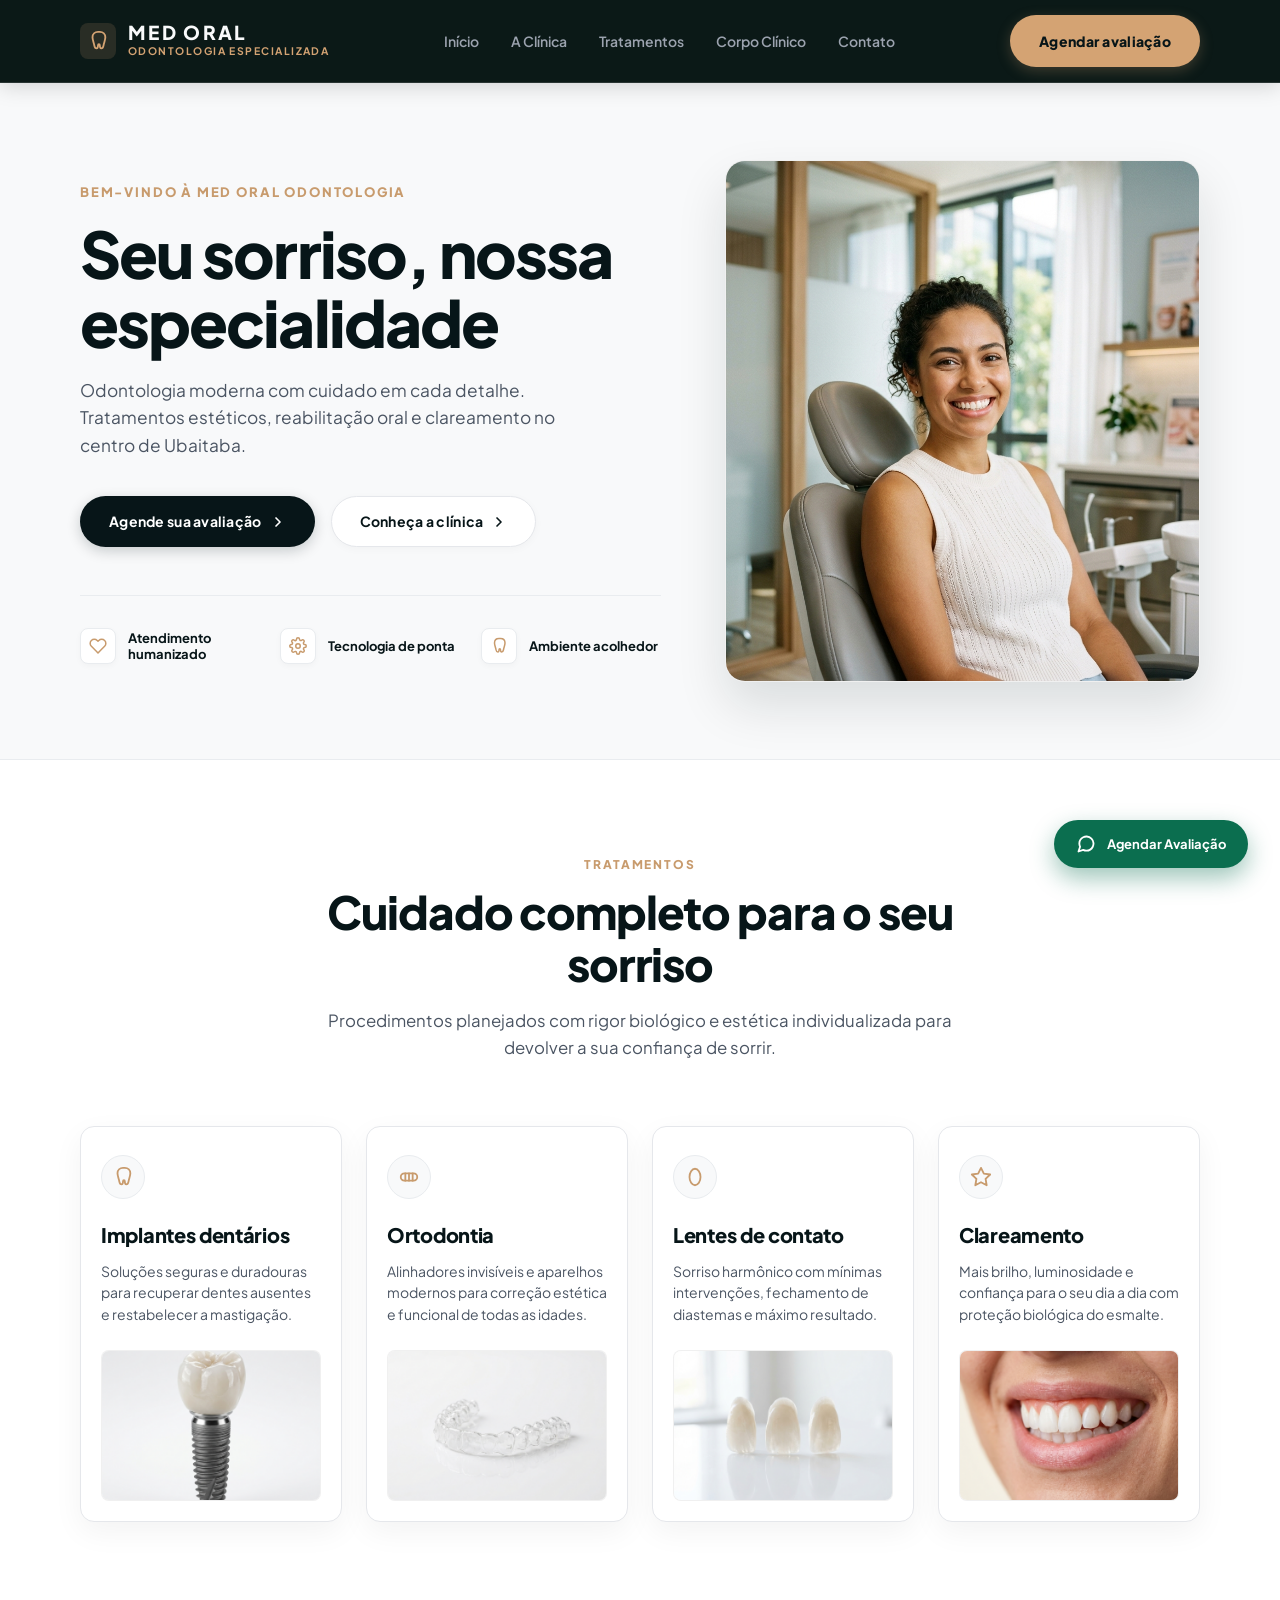
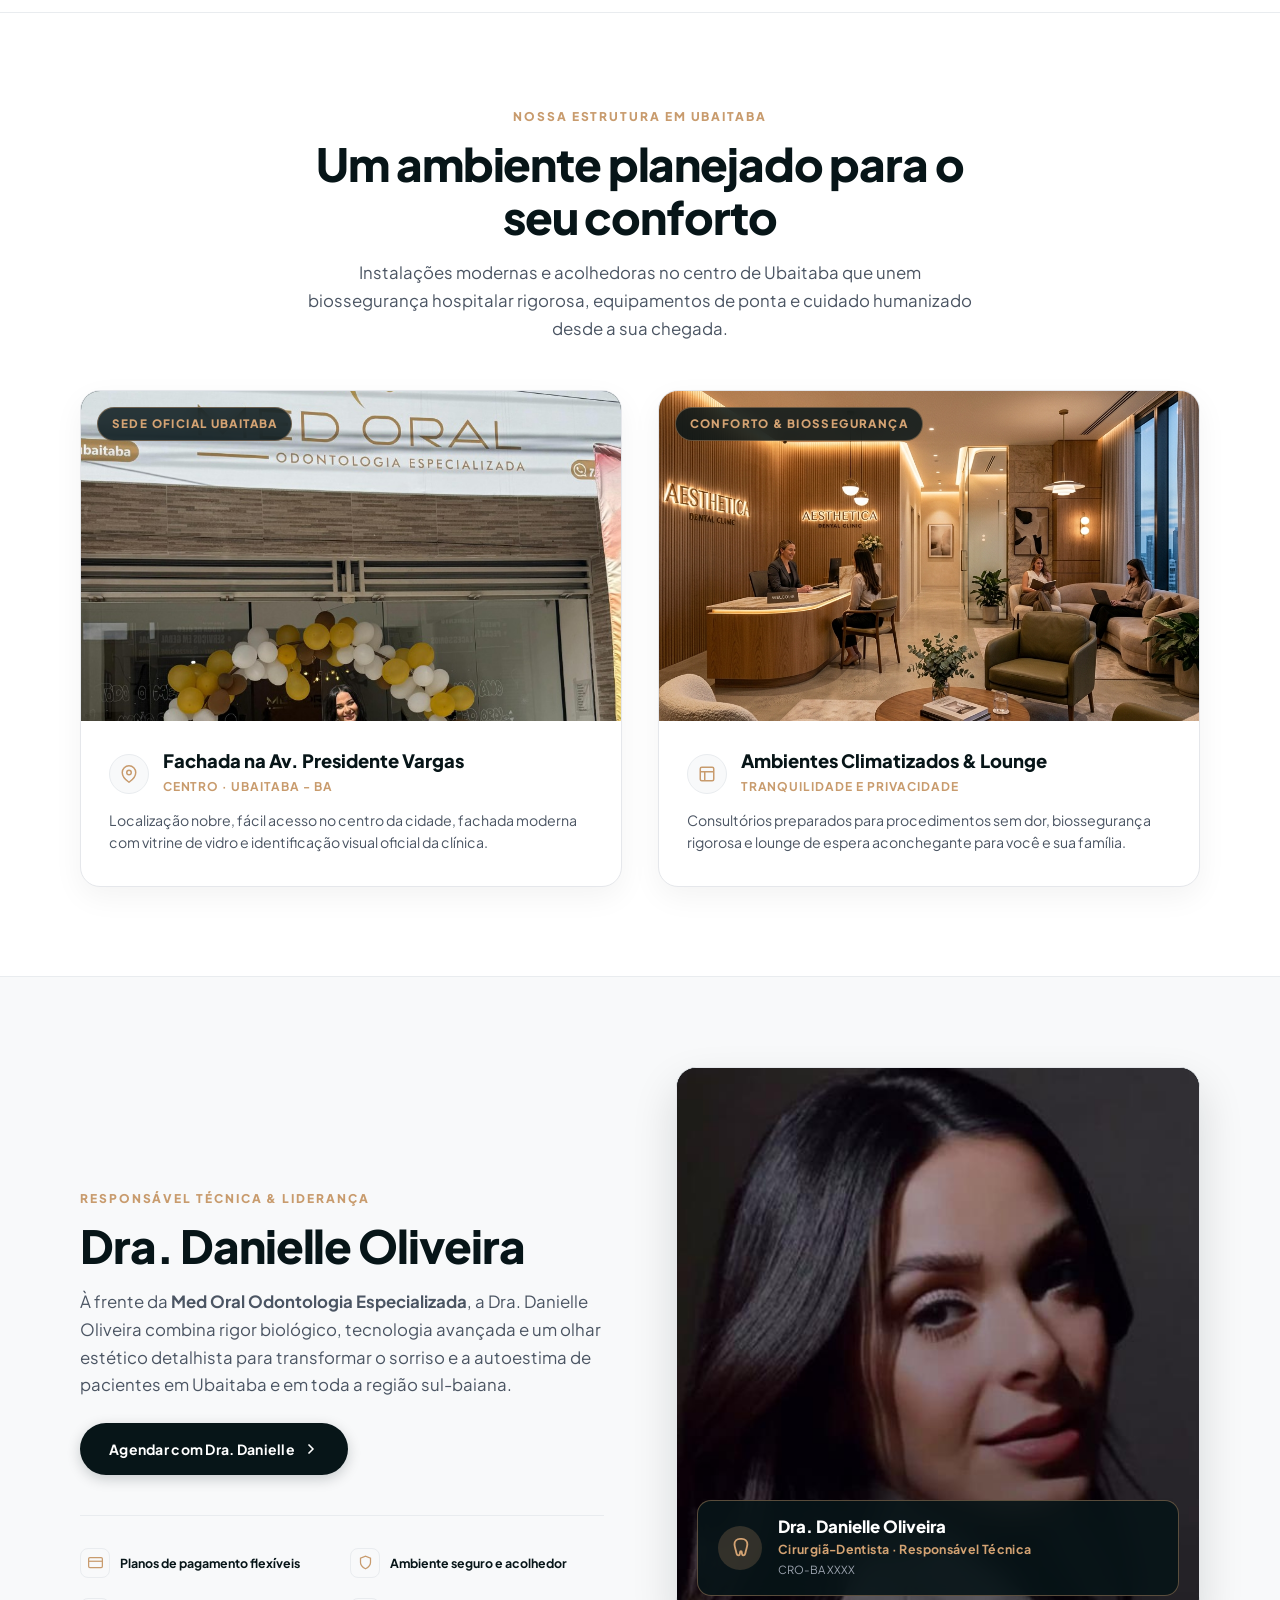
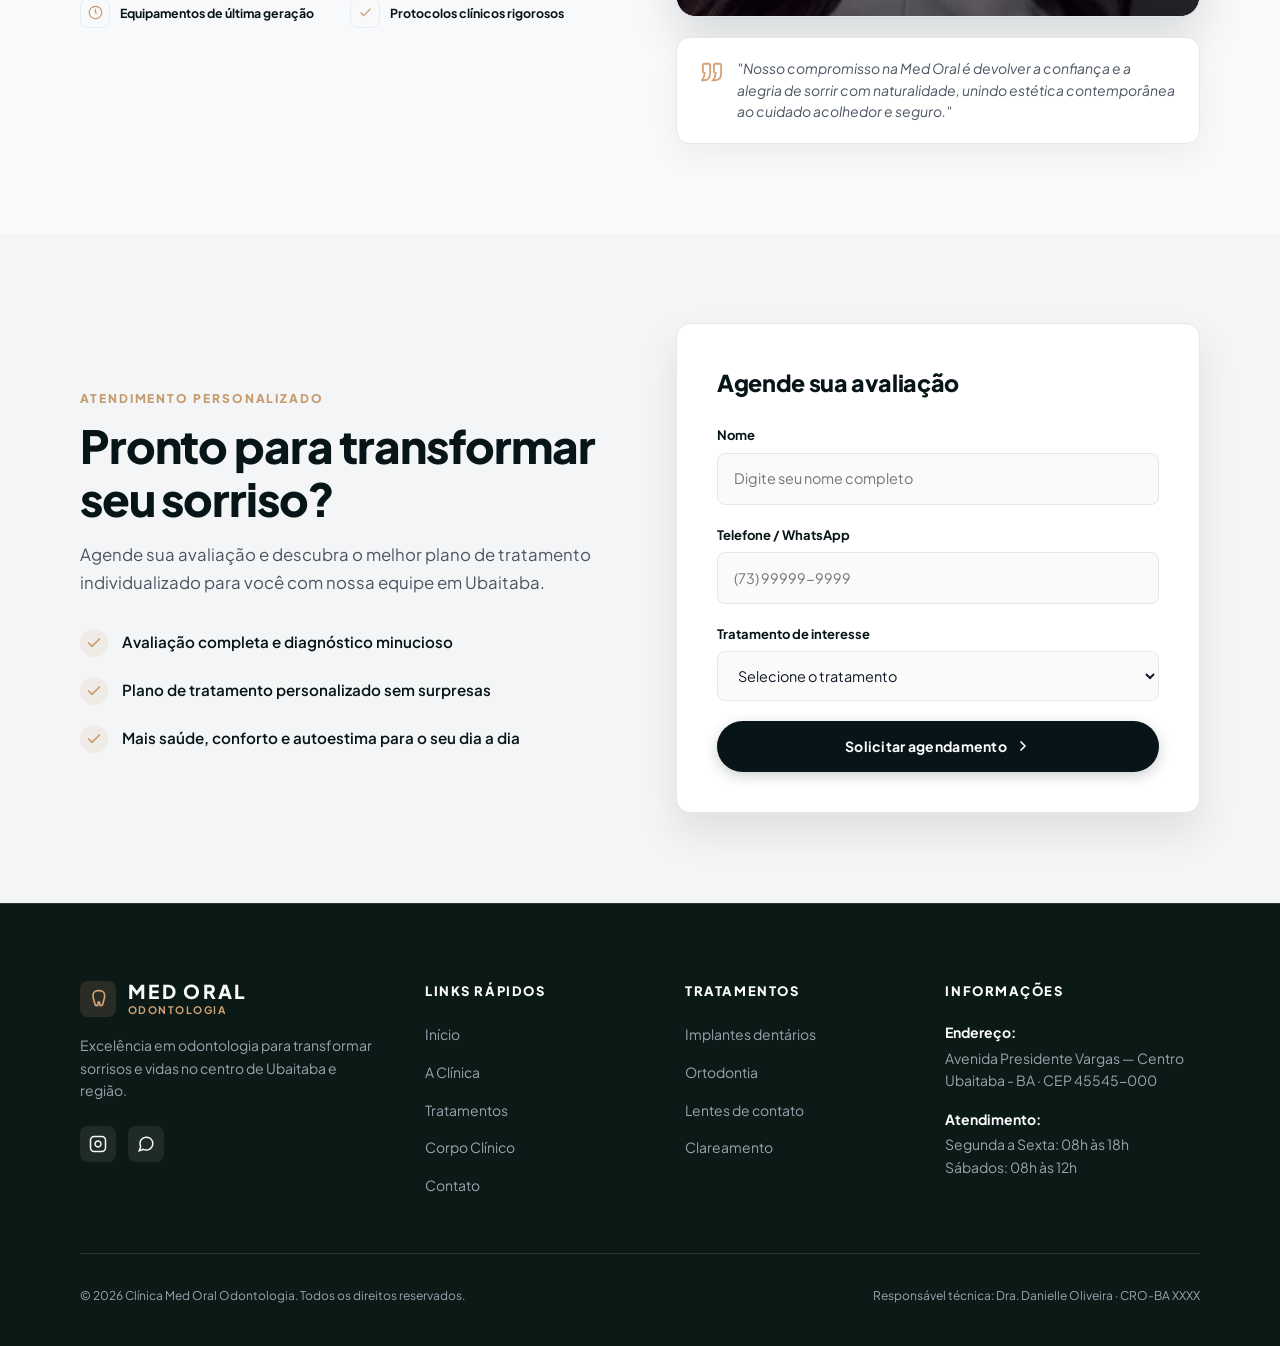
==== index.html @ 3dc49131 "landing completa com css, js e imagens na raiz" ====
<!DOCTYPE html>
<html lang="pt-BR">
<head>
  <meta charset="UTF-8">
  <meta name="viewport" content="width=device-width, initial-scale=1.0">
  <title>Med Oral Odontologia | Ubaitaba - BA</title>
  <meta name="description" content="Med Oral Odontologia Especializada em Ubaitaba (BA). Implantes dentários, ortodontia, lentes de contato e clareamento com cuidado em cada detalhe na Av. Presidente Vargas.">
  
  <!-- OpenGraph / WhatsApp Preview -->
  <meta property="og:title" content="Med Oral Odontologia — Ubaitaba (BA)">
  <meta property="og:description" content="Seu sorriso, nossa especialidade. Odontologia moderna com cuidado em cada detalhe em Ubaitaba.">
  <meta property="og:type" content="website">
  <meta property="og:locale" content="pt_BR">
  <meta property="og:image" content="https://medoral-ubaitaba.vercel.app/hero_patient.jpg">
  <meta property="og:url" content="https://medoral-ubaitaba.vercel.app">

  <!-- Favicon SVG Dente Dourado -->
  <link rel="icon" type="image/svg+xml" href="data:image/svg+xml,<svg xmlns='http://www.w3.org/2000/svg' viewBox='0 0 24 24' fill='%23D4A373'><path d='M12 2C6.48 2 2 6.48 2 12s4.48 10 10 10 10-4.48 10-10S17.52 2 12 2zm-1 14.5v-9l6 4.5-6 4.5z'/></svg>">

  <!-- Google Fonts: Plus Jakarta Sans -->
  <link rel="preconnect" href="https://fonts.googleapis.com">
  <link rel="preconnect" href="https://fonts.gstatic.com" crossorigin>
  <link href="https://fonts.googleapis.com/css2?family=Plus+Jakarta+Sans:wght@400;500;600;700;800&display=swap" rel="stylesheet">

  <link rel="stylesheet" href="styles.css">
</head>
<body>

  <!-- 1. SITE HEADER (TOPO ESCURO NOBRE) -->
  <header class="site-header" role="banner">
    <div class="container header-inner">
      <a href="#inicio" class="brand-link" aria-label="Med Oral Odontologia - Início">
        <div class="brand-icon-box">
          <!-- Ícone Dente Linear Elegante -->
          <svg width="22" height="22" viewBox="0 0 24 24" fill="none" stroke="currentColor" stroke-width="2" stroke-linecap="round" stroke-linejoin="round" aria-hidden="true">
            <path d="M12 2C8.5 2 6 4.5 6 8c0 3 1.5 6 2 9 .4 2.2 1.5 3 2.5 3s1.5-1.2 1.5-3c0-1.5.5-1.5 1-1.5s1 0 1 1.5c0 1.8.5 3 1.5 3s2.1-.8 2.5-3c.5-3 2-6 2-9 0-3.5-2.5-6-6-6z"/>
          </svg>
        </div>
        <div class="brand-text">
          <span class="brand-title">Med Oral</span>
          <span class="brand-sub">Odontologia Especializada</span>
        </div>
      </a>

      <nav class="header-nav" aria-label="Navegação Principal">
        <a href="#inicio" class="nav-link">Início</a>
        <a href="#clinica" class="nav-link">A Clínica</a>
        <a href="#tratamentos" class="nav-link">Tratamentos</a>
        <a href="#especialistas" class="nav-link">Corpo Clínico</a>
        <a href="#contato" class="nav-link">Contato</a>
      </nav>

      <div>
        <a href="#contato" class="btn-lumina btn-lumina--gold" data-whatsapp-cta data-message="Olá! Gostaria de agendar uma avaliação na Med Oral em Ubaitaba.">
          <span>Agendar avaliação</span>
        </a>
      </div>
    </div>
  </header>

  <main id="conteudo-principal">
    
    <!-- 2. HERO SECTION: PADRÃO LUMINA ODONTOLOGIA -->
    <section class="hero-section" id="inicio" aria-label="Apresentação inicial">
      <div class="container hero-grid">
        
        <!-- Coluna da Esquerda: Textos + Ações + Barra de Confiança -->
        <div class="hero-content">
          <span class="hero-tag">Bem-vindo à Med Oral Odontologia</span>

          <h1 class="hero-headline">
            Seu sorriso, nossa especialidade
          </h1>

          <p class="hero-subtitle">
            Odontologia moderna com cuidado em cada detalhe. Tratamentos estéticos, reabilitação oral e clareamento no centro de Ubaitaba.
          </p>

          <div class="hero-actions">
            <a href="#contato" class="btn-lumina btn-lumina--primary" data-whatsapp-cta data-message="Olá! Quero agendar uma avaliação estética na Med Oral Ubaitaba.">
              <span>Agende sua avaliação</span>
              <svg width="16" height="16" viewBox="0 0 24 24" fill="none" stroke="currentColor" stroke-width="2.5" stroke-linecap="round" stroke-linejoin="round" aria-hidden="true">
                <polyline points="9 18 15 12 9 6"></polyline>
              </svg>
            </a>

            <a href="#clinica" class="btn-lumina btn-lumina--outline">
              <span>Conheça a clínica</span>
              <svg width="16" height="16" viewBox="0 0 24 24" fill="none" stroke="currentColor" stroke-width="2.5" stroke-linecap="round" stroke-linejoin="round" aria-hidden="true">
                <polyline points="9 18 15 12 9 6"></polyline>
              </svg>
            </a>
          </div>

          <!-- Barra de Confiança Inferior do Hero -->
          <div class="hero-trust-bar">
            <div class="hero-trust-item">
              <div class="hero-trust-icon">
                <svg width="18" height="18" viewBox="0 0 24 24" fill="none" stroke="currentColor" stroke-width="2" stroke-linecap="round" stroke-linejoin="round" aria-hidden="true">
                  <path d="M20.84 4.61a5.5 5.5 0 0 0-7.78 0L12 5.67l-1.06-1.06a5.5 5.5 0 0 0-7.78 7.78l1.06 1.06L12 21.23l7.78-7.78 1.06-1.06a5.5 5.5 0 0 0 0-7.78z"></path>
                </svg>
              </div>
              <span class="hero-trust-text">Atendimento humanizado</span>
            </div>

            <div class="hero-trust-item">
              <div class="hero-trust-icon">
                <svg width="18" height="18" viewBox="0 0 24 24" fill="none" stroke="currentColor" stroke-width="2" stroke-linecap="round" stroke-linejoin="round" aria-hidden="true">
                  <circle cx="12" cy="12" r="3"></circle>
                  <path d="M19.4 15a1.65 1.65 0 0 0 .33 1.82l.06.06a2 2 0 0 1 0 2.83 2 2 0 0 1-2.83 0l-.06-.06a1.65 1.65 0 0 0-1.82-.33 1.65 1.65 0 0 0-1 1.51V21a2 2 0 0 1-2 2 2 2 0 0 1-2-2v-.09A1.65 1.65 0 0 0 9 19.4a1.65 1.65 0 0 0-1.82.33l-.06.06a2 2 0 0 1-2.83 0 2 2 0 0 1 0-2.83l.06-.06a1.65 1.65 0 0 0 .33-1.82 1.65 1.65 0 0 0-1.51-1H3a2 2 0 0 1-2-2 2 2 0 0 1 2-2h.09A1.65 1.65 0 0 0 4.6 9a1.65 1.65 0 0 0-.33-1.82l-.06-.06a2 2 0 0 1 0-2.83 2 2 0 0 1 2.83 0l.06.06a1.65 1.65 0 0 0 1.82.33H9a1.65 1.65 0 0 0 1-1.51V3a2 2 0 0 1 2-2 2 2 0 0 1 2 2v.09a1.65 1.65 0 0 0 1 1.51 1.65 1.65 0 0 0 1.82-.33l.06-.06a2 2 0 0 1 2.83 0 2 2 0 0 1 0 2.83l-.06.06a1.65 1.65 0 0 0-.33 1.82V9a1.65 1.65 0 0 0 1.51 1H21a2 2 0 0 1 2 2 2 2 0 0 1-2 2h-.09a1.65 1.65 0 0 0-1.51 1z"></path>
                </svg>
              </div>
              <span class="hero-trust-text">Tecnologia de ponta</span>
            </div>

            <div class="hero-trust-item">
              <div class="hero-trust-icon">
                <svg width="18" height="18" viewBox="0 0 24 24" fill="none" stroke="currentColor" stroke-width="2" stroke-linecap="round" stroke-linejoin="round" aria-hidden="true">
                  <path d="M12 2C8.5 2 6 4.5 6 8c0 3 1.5 6 2 9 .4 2.2 1.5 3 2.5 3s1.5-1.2 1.5-3c0-1.5.5-1.5 1-1.5s1 0 1 1.5c0 1.8.5 3 1.5 3s2.1-.8 2.5-3c.5-3 2-6 2-9 0-3.5-2.5-6-6-6z"/>
                </svg>
              </div>
              <span class="hero-trust-text">Ambiente acolhedor</span>
            </div>
          </div>
        </div>

        <!-- Coluna da Direita: Foto da Paciente Sorrindo (Idêntica à Referência) -->
        <div class="hero-media">
          <div class="hero-photo-wrapper">
            <img 
              src="hero_patient.jpg" 
              alt="Paciente da Med Oral sorrindo com dentes brancos e saudáveis em consultório odontológico moderno" 
              class="hero-photo-img"
              width="600"
              height="660"
              loading="eager"
            >
          </div>
        </div>

      </div>
    </section>

    <!-- 3. SEÇÃO TRATAMENTOS (4 CARDS VERTICAIS COM FOTO NO RODAPÉ) -->
    <section class="section-padding" id="tratamentos" aria-label="Tratamentos odontológicos">
      <div class="container">
        
        <div class="section-header-center">
          <span class="section-tag">Tratamentos</span>
          <h2 class="section-title">Cuidado completo para o seu sorriso</h2>
          <p class="section-desc">
            Procedimentos planejados com rigor biológico e estética individualizada para devolver a sua confiança de sorrir.
          </p>
        </div>

        <div class="treatments-grid">
          
          <!-- Card 1: Implantes -->
          <article class="treatment-card">
            <div>
              <div class="treatment-icon-wrap" aria-hidden="true">
                <svg width="22" height="22" viewBox="0 0 24 24" fill="none" stroke="currentColor" stroke-width="2" stroke-linecap="round" stroke-linejoin="round">
                  <path d="M12 2C8.5 2 6 4.5 6 8c0 3 1.5 6 2 9 .4 2.2 1.5 3 2.5 3s1.5-1.2 1.5-3c0-1.5.5-1.5 1-1.5s1 0 1 1.5c0 1.8.5 3 1.5 3s2.1-.8 2.5-3c.5-3 2-6 2-9 0-3.5-2.5-6-6-6z"/>
                </svg>
              </div>
              <h3 class="treatment-title">Implantes dentários</h3>
              <p class="treatment-desc">Soluções seguras e duradouras para recuperar dentes ausentes e restabelecer a mastigação.</p>
            </div>
            <div class="treatment-image-box">
              <img src="treatment_implant.jpg" alt="Implante dentário em titânio e coroa cerâmica estética" loading="lazy">
            </div>
          </article>

          <!-- Card 2: Ortodontia -->
          <article class="treatment-card">
            <div>
              <div class="treatment-icon-wrap" aria-hidden="true">
                <svg width="22" height="22" viewBox="0 0 24 24" fill="none" stroke="currentColor" stroke-width="2" stroke-linecap="round" stroke-linejoin="round">
                  <rect x="3" y="8" width="18" height="8" rx="4"></rect>
                  <line x1="8" y1="8" x2="8" y2="16"></line>
                  <line x1="12" y1="8" x2="12" y2="16"></line>
                  <line x1="16" y1="8" x2="16" y2="16"></line>
                </svg>
              </div>
              <h3 class="treatment-title">Ortodontia</h3>
              <p class="treatment-desc">Alinhadores invisíveis e aparelhos modernos para correção estética e funcional de todas as idades.</p>
            </div>
            <div class="treatment-image-box">
              <img src="treatment_aligner.jpg" alt="Alinhador ortodôntico transparente estético" loading="lazy">
            </div>
          </article>

          <!-- Card 3: Lentes de Contato -->
          <article class="treatment-card">
            <div>
              <div class="treatment-icon-wrap" aria-hidden="true">
                <svg width="22" height="22" viewBox="0 0 24 24" fill="none" stroke="currentColor" stroke-width="2" stroke-linecap="round" stroke-linejoin="round">
                  <ellipse cx="12" cy="12" rx="6" ry="9"></ellipse>
                </svg>
              </div>
              <h3 class="treatment-title">Lentes de contato</h3>
              <p class="treatment-desc">Sorriso harmônico com mínimas intervenções, fechamento de diastemas e máximo resultado.</p>
            </div>
            <div class="treatment-image-box">
              <img src="treatment_veneers.jpg" alt="Lentes de contato e facetas dentais ultrafinas de porcelana" loading="lazy">
            </div>
          </article>

          <!-- Card 4: Clareamento -->
          <article class="treatment-card">
            <div>
              <div class="treatment-icon-wrap" aria-hidden="true">
                <svg width="22" height="22" viewBox="0 0 24 24" fill="none" stroke="currentColor" stroke-width="2" stroke-linecap="round" stroke-linejoin="round">
                  <polygon points="12 2 15.09 8.26 22 9.27 17 14.14 18.18 21.02 12 17.77 5.82 21.02 7 14.14 2 9.27 8.91 8.26 12 2"></polygon>
                </svg>
              </div>
              <h3 class="treatment-title">Clareamento</h3>
              <p class="treatment-desc">Mais brilho, luminosidade e confiança para o seu dia a dia com proteção biológica do esmalte.</p>
            </div>
            <div class="treatment-image-box">
              <img src="treatment_whitening.jpg" alt="Close de lábios e sorriso iluminado pós-clareamento dental" loading="lazy">
            </div>
          </article>

        </div>

      </div>
    </section>

    <!-- 4. SEÇÃO "A CLÍNICA & ESTRUTURA REAL EM UBAITABA" -->
    <section class="section-padding clinic-section" id="clinica" aria-label="Espaço e consultório">
      <div class="container">
        
        <div style="text-align: center; max-width: 680px; margin: 0 auto 3rem auto;">
          <span class="section-tag">Nossa Estrutura em Ubaitaba</span>
          <h2 class="section-title">Um ambiente planejado para o seu conforto</h2>
          <p class="section-desc">
            Instalações modernas e acolhedoras no centro de Ubaitaba que unem biossegurança hospitalar rigorosa, equipamentos de ponta e cuidado humanizado desde a sua chegada.
          </p>
        </div>

        <div class="clinic-dual-grid">
          <!-- Card 1: Fachada Real Med Oral -->
          <article class="clinic-card">
            <div class="clinic-card-media">
              <img src="fachada-med-oral.jpg" alt="Fachada oficial da clínica Med Oral Odontologia Especializada em Ubaitaba" class="fachada-img" loading="lazy">
              <span class="clinic-badge">Sede Oficial Ubaitaba</span>
            </div>
            <div class="clinic-card-content">
              <div class="clinic-card-header">
                <div class="clinic-icon-circle" aria-hidden="true">
                  <svg width="18" height="18" viewBox="0 0 24 24" fill="none" stroke="currentColor" stroke-width="2"><path d="M21 10c0 7-9 13-9 13s-9-6-9-13a9 9 0 0 1 18 0z"></path><circle cx="12" cy="10" r="3"></circle></svg>
                </div>
                <div>
                  <h3 class="clinic-card-title">Fachada na Av. Presidente Vargas</h3>
                  <span class="clinic-card-sub">Centro · Ubaitaba - BA</span>
                </div>
              </div>
              <p class="clinic-card-text">
                Localização nobre, fácil acesso no centro da cidade, fachada moderna com vitrine de vidro e identificação visual oficial da clínica.
              </p>
            </div>
          </article>

          <!-- Card 2: Recepção e Consultórios Climatizados -->
          <article class="clinic-card">
            <div class="clinic-card-media">
              <img src="clinic_lounge.jpg" alt="Recepção e sala de espera aconchegante da Med Oral Odontologia" class="lounge-img" loading="lazy">
              <span class="clinic-badge">Conforto & Biossegurança</span>
            </div>
            <div class="clinic-card-content">
              <div class="clinic-card-header">
                <div class="clinic-icon-circle" aria-hidden="true">
                  <svg width="18" height="18" viewBox="0 0 24 24" fill="none" stroke="currentColor" stroke-width="2"><rect x="3" y="3" width="18" height="18" rx="2" ry="2"></rect><line x1="3" y1="9" x2="21" y2="9"></line><line x1="9" y1="21" x2="9" y2="9"></line></svg>
                </div>
                <div>
                  <h3 class="clinic-card-title">Ambientes Climatizados & Lounge</h3>
                  <span class="clinic-card-sub">Tranquilidade e Privacidade</span>
                </div>
              </div>
              <p class="clinic-card-text">
                Consultórios preparados para procedimentos sem dor, biossegurança rigorosa e lounge de espera aconchegante para você e sua família.
              </p>
            </div>
          </article>
        </div>

      </div>
    </section>

    <!-- 5. SEÇÃO ESPECIALISTAS (DRA. DANIELLE OLIVEIRA + MÉTRICAS) -->
    <section class="section-padding section-bg-soft" id="especialistas" aria-label="Responsável técnica e corpo clínico">
      <div class="container specialists-grid">
        
        <!-- Coluna da Esquerda: Textos + Cards de Métricas + Diferenciais -->
        <div>
          <span class="section-tag">Responsável Técnica & Liderança</span>
          
          <h2 class="section-title">
            Dra. Danielle Oliveira
          </h2>

          <p class="section-desc">
            À frente da <strong>Med Oral Odontologia Especializada</strong>, a Dra. Danielle Oliveira combina rigor biológico, tecnologia avançada e um olhar estético detalhista para transformar o sorriso e a autoestima de pacientes em Ubaitaba e em toda a região sul-baiana.
          </p>

          <div style="margin-top: 1.5rem;">
            <a href="#contato" class="btn-lumina btn-lumina--primary" data-whatsapp-cta data-message="Olá! Gostaria de agendar uma consulta de avaliação com a Dra. Danielle Oliveira na Med Oral em Ubaitaba.">
              <span>Agendar com Dra. Danielle</span>
              <svg width="16" height="16" viewBox="0 0 24 24" fill="none" stroke="currentColor" stroke-width="2.5" stroke-linecap="round" stroke-linejoin="round" aria-hidden="true">
                <polyline points="9 18 15 12 9 6"></polyline>
              </svg>
            </a>
          </div>

          <!-- MÉTRICAS: reativar só com dados reais confirmados pela clínica -->

          <!-- Barra de 4 Selos / Garantias -->
          <div class="specialists-badges-row">
            <div class="spec-badge-item">
              <div class="spec-badge-icon">
                <svg width="15" height="15" viewBox="0 0 24 24" fill="none" stroke="currentColor" stroke-width="2"><rect x="1" y="4" width="22" height="16" rx="2" ry="2"></rect><line x1="1" y1="10" x2="23" y2="10"></line></svg>
              </div>
              <span class="spec-badge-text">Planos de pagamento flexíveis</span>
            </div>

            <div class="spec-badge-item">
              <div class="spec-badge-icon">
                <svg width="15" height="15" viewBox="0 0 24 24" fill="none" stroke="currentColor" stroke-width="2"><path d="M12 22s8-4 8-10V5l-8-3-8 3v7c0 6 8 10 8 10z"></path></svg>
              </div>
              <span class="spec-badge-text">Ambiente seguro e acolhedor</span>
            </div>

            <div class="spec-badge-item">
              <div class="spec-badge-icon">
                <svg width="15" height="15" viewBox="0 0 24 24" fill="none" stroke="currentColor" stroke-width="2"><circle cx="12" cy="12" r="10"></circle><polyline points="12 6 12 12 14 14"></polyline></svg>
              </div>
              <span class="spec-badge-text">Equipamentos de última geração</span>
            </div>

            <div class="spec-badge-item">
              <div class="spec-badge-icon">
                <svg width="15" height="15" viewBox="0 0 24 24" fill="none" stroke="currentColor" stroke-width="2"><polyline points="20 6 9 17 4 12"></polyline></svg>
              </div>
              <span class="spec-badge-text">Protocolos clínicos rigorosos</span>
            </div>
          </div>
        </div>

        <!-- Coluna da Direita: Foto da Dra. Danielle Oliveira com Badge Flutuante e Citação -->
        <div>
          <div class="specialist-card-container">
            <div class="specialist-photo-frame">
              <img 
                src="dra-danielle-oliveira.jpg" 
                alt="Dra. Danielle Oliveira, Cirurgiã-Dentista e Responsável Técnica da Med Oral Odontologia Especializada em Ubaitaba" 
                class="specialist-portrait-img"
                loading="lazy"
              >
              <div class="specialist-floating-badge">
                <div class="specialist-floating-avatar" aria-hidden="true">
                  <svg width="22" height="22" viewBox="0 0 24 24" fill="none" stroke="currentColor" stroke-width="2"><path d="M12 2C8.5 2 6 4.5 6 8c0 3 1.5 6 2 9 .4 2.2 1.5 3 2.5 3s1.5-1.2 1.5-3c0-1.5.5-1.5 1-1.5s1 0 1 1.5c0 1.8.5 3 1.5 3s2.1-.8 2.5-3c.5-3 2-6 2-9 0-3.5-2.5-6-6-6z"/></svg>
                </div>
                <div>
                  <div class="specialist-floating-name">Dra. Danielle Oliveira</div>
                  <div class="specialist-floating-role">Cirurgiã-Dentista · Responsável Técnica</div>
                  <div class="specialist-floating-cro">CRO-BA XXXX</div>
                </div>
              </div>
            </div>

            <div class="specialist-quote-box">
              <svg width="22" height="22" viewBox="0 0 24 24" fill="none" stroke="var(--color-accent-gold)" stroke-width="2" class="quote-icon" aria-hidden="true"><path d="M3 21c3 0 7-1 7-8V5c0-1.25-.75-2-2-2H4c-1.25 0-2 .75-2 2v6c0 1.25.75 2 2 2 0 4-1.25 6-3 8z"/><path d="M15 21c3 0 7-1 7-8V5c0-1.25-.75-2-2-2h-4c-1.25 0-2 .75-2 2v6c0 1.25.75 2 2 2 0 4-1.25 6-3 8z"/></svg>
              <p>
                "Nosso compromisso na Med Oral é devolver a confiança e a alegria de sorrir com naturalidade, unindo estética contemporânea ao cuidado acolhedor e seguro."
              </p>
            </div>
          </div>
        </div>

      </div>
    </section>

    <!-- 6. SEÇÃO FORMULÁRIO DE AGENDAMENTO ("PRONTO PARA TRANSFORMAR SEU SORRISO?") -->
    <section class="section-padding section-bg-subtle" id="contato" aria-label="Agendamento de avaliação">
      <div class="container booking-grid">
        
        <!-- Coluna da Esquerda: Chamada + Bullets de Vantagens -->
        <div>
          <span class="section-tag">Atendimento Personalizado</span>
          
          <h2 class="section-title">
            Pronto para transformar seu sorriso?
          </h2>

          <p class="section-desc">
            Agende sua avaliação e descubra o melhor plano de tratamento individualizado para você com nossa equipe em Ubaitaba.
          </p>

          <div class="booking-benefits-list">
            <div class="booking-benefit-item">
              <div class="booking-benefit-icon">
                <svg width="16" height="16" viewBox="0 0 24 24" fill="none" stroke="currentColor" stroke-width="2.5" stroke-linecap="round" stroke-linejoin="round">
                  <polyline points="20 6 9 17 4 12"></polyline>
                </svg>
              </div>
              <span>Avaliação completa e diagnóstico minucioso</span>
            </div>

            <div class="booking-benefit-item">
              <div class="booking-benefit-icon">
                <svg width="16" height="16" viewBox="0 0 24 24" fill="none" stroke="currentColor" stroke-width="2.5" stroke-linecap="round" stroke-linejoin="round">
                  <polyline points="20 6 9 17 4 12"></polyline>
                </svg>
              </div>
              <span>Plano de tratamento personalizado sem surpresas</span>
            </div>

            <div class="booking-benefit-item">
              <div class="booking-benefit-icon">
                <svg width="16" height="16" viewBox="0 0 24 24" fill="none" stroke="currentColor" stroke-width="2.5" stroke-linecap="round" stroke-linejoin="round">
                  <polyline points="20 6 9 17 4 12"></polyline>
                </svg>
              </div>
              <span>Mais saúde, conforto e autoestima para o seu dia a dia</span>
            </div>
          </div>
        </div>

        <!-- Coluna da Direita: Card Flutuante com Formulário Direto para WhatsApp -->
        <div>
          <div class="booking-form-card">
            <h3 class="booking-form-title">Agende sua avaliação</h3>
            
            <form id="booking-form">
              <div class="form-group">
                <label for="form-name" class="form-label">Nome</label>
                <input type="text" id="form-name" class="form-input" placeholder="Digite seu nome completo" required>
              </div>

              <div class="form-group">
                <label for="form-phone" class="form-label">Telefone / WhatsApp</label>
                <input type="tel" id="form-phone" class="form-input" placeholder="(73) 99999-9999" required>
              </div>

              <div class="form-group">
                <label for="form-treatment" class="form-label">Tratamento de interesse</label>
                <select id="form-treatment" class="form-select" required>
                  <option value="" disabled selected>Selecione o tratamento</option>
                  <option value="Clareamento Dental">Clareamento Dental</option>
                  <option value="Lentes de Contato & Facetas">Lentes de Contato &amp; Facetas</option>
                  <option value="Ortodontia & Alinhadores">Ortodontia &amp; Alinhadores</option>
                  <option value="Implantes Dentários">Implantes Dentários</option>
                  <option value="Limpeza & Prevenção">Limpeza &amp; Prevenção</option>
                  <option value="Avaliação Completa">Avaliação Completa</option>
                </select>
              </div>

              <button type="submit" class="btn-lumina btn-lumina--primary btn-lumina--full">
                <span>Solicitar agendamento</span>
                <svg width="16" height="16" viewBox="0 0 24 24" fill="none" stroke="currentColor" stroke-width="2.5" stroke-linecap="round" stroke-linejoin="round" aria-hidden="true">
                  <polyline points="9 18 15 12 9 6"></polyline>
                </svg>
              </button>
            </form>
          </div>
        </div>

      </div>
    </section>

  </main>

  <!-- 7. SITE FOOTER (COMPLETO NO PADRÃO LUMINA) -->
  <footer class="site-footer" role="contentinfo">
    <div class="container">
      
      <div class="footer-main-grid">
        
        <!-- Coluna 1: Logo + Sobre + Redes -->
        <div>
          <div class="brand-link" style="margin-bottom: 0.5rem;">
            <div class="brand-icon-box">
              <svg width="20" height="20" viewBox="0 0 24 24" fill="none" stroke="currentColor" stroke-width="2" stroke-linecap="round" stroke-linejoin="round">
                <path d="M12 2C8.5 2 6 4.5 6 8c0 3 1.5 6 2 9 .4 2.2 1.5 3 2.5 3s1.5-1.2 1.5-3c0-1.5.5-1.5 1-1.5s1 0 1 1.5c0 1.8.5 3 1.5 3s2.1-.8 2.5-3c.5-3 2-6 2-9 0-3.5-2.5-6-6-6z"/>
              </svg>
            </div>
            <div class="brand-text">
              <span class="brand-title">Med Oral</span>
              <span class="brand-sub">Odontologia</span>
            </div>
          </div>

          <p class="footer-desc">
            Excelência em odontologia para transformar sorrisos e vidas no centro de Ubaitaba e região.
          </p>

          <div class="footer-social-links">
            <a href="https://instagram.com/medoral.ubaitaba" target="_blank" rel="noopener noreferrer" class="footer-social-icon" aria-label="Instagram da Med Oral">
              <svg width="18" height="18" viewBox="0 0 24 24" fill="none" stroke="currentColor" stroke-width="2"><rect x="2" y="2" width="20" height="20" rx="5" ry="5"></rect><path d="M16 11.37A4 4 0 1 1 12.63 8 4 4 0 0 1 16 11.37z"></path><line x1="17.5" y1="6.5" x2="17.51" y2="6.5"></line></svg>
            </a>
            <a href="https://api.whatsapp.com/send/?phone=5573981096738" target="_blank" rel="noopener noreferrer" class="footer-social-icon" aria-label="WhatsApp da Med Oral">
              <svg width="18" height="18" viewBox="0 0 24 24" fill="none" stroke="currentColor" stroke-width="2"><path d="M21 11.5a8.38 8.38 0 0 1-.9 3.8 8.5 8.5 0 0 1-7.6 4.7 8.38 8.38 0 0 1-3.8-.9L3 21l1.9-5.7a8.38 8.38 0 0 1-.9-3.8 8.5 8.5 0 0 1 4.7-7.6 8.38 8.38 0 0 1 3.8-.9h.5a8.48 8.48 0 0 1 8 8v.5z"/></svg>
            </a>
          </div>
        </div>

        <!-- Coluna 2: Links Rápidos -->
        <div>
          <h4 class="footer-col-title">Links Rápidos</h4>
          <ul class="footer-nav-list">
            <li><a href="#inicio" class="footer-nav-link">Início</a></li>
            <li><a href="#clinica" class="footer-nav-link">A Clínica</a></li>
            <li><a href="#tratamentos" class="footer-nav-link">Tratamentos</a></li>
            <li><a href="#especialistas" class="footer-nav-link">Corpo Clínico</a></li>
            <li><a href="#contato" class="footer-nav-link">Contato</a></li>
          </ul>
        </div>

        <!-- Coluna 3: Tratamentos -->
        <div>
          <h4 class="footer-col-title">Tratamentos</h4>
          <ul class="footer-nav-list">
            <li><a href="#tratamentos" class="footer-nav-link">Implantes dentários</a></li>
            <li><a href="#tratamentos" class="footer-nav-link">Ortodontia</a></li>
            <li><a href="#tratamentos" class="footer-nav-link">Lentes de contato</a></li>
            <li><a href="#tratamentos" class="footer-nav-link">Clareamento</a></li>
          </ul>
        </div>

        <!-- Coluna 4: Informações de Ubaitaba -->
        <div>
          <h4 class="footer-col-title">Informações</h4>
          <div class="footer-info-item">
            <strong>Endereço:</strong>
            Avenida Presidente Vargas — Centro<br>Ubaitaba - BA · CEP 45545-000
          </div>
          <div class="footer-info-item">
            <strong>Atendimento:</strong>
            Segunda a Sexta: 08h às 18h<br>Sábados: 08h às 12h
          </div>
        </div>

      </div>

      <!-- Barra Inferior de Direitos -->
      <div class="footer-bottom-bar">
        <div>&copy; 2026 Clínica Med Oral Odontologia. Todos os direitos reservados.</div>
        <div>Responsável técnica: Dra. Danielle Oliveira · CRO-BA XXXX</div>
      </div>

    </div>
  </footer>

  <!-- BOTÃO FLUTUANTE WHATSAPP -->
  <a href="#" class="floating-whatsapp" aria-label="Agendar consulta no WhatsApp" data-whatsapp-cta data-message="Olá! Estou no site da Med Oral e gostaria de agendar uma avaliação em Ubaitaba.">
    <svg width="20" height="20" viewBox="0 0 24 24" fill="none" stroke="currentColor" stroke-width="2.2" stroke-linecap="round" stroke-linejoin="round" aria-hidden="true">
      <path d="M21 11.5a8.38 8.38 0 0 1-.9 3.8 8.5 8.5 0 0 1-7.6 4.7 8.38 8.38 0 0 1-3.8-.9L3 21l1.9-5.7a8.38 8.38 0 0 1-.9-3.8 8.5 8.5 0 0 1 4.7-7.6 8.38 8.38 0 0 1 3.8-.9h.5a8.48 8.48 0 0 1 8 8v.5z"/>
    </svg>
    <span>Agendar Avaliação</span>
  </a>

  <script src="app.js"></script>
</body>
</html>
---- styles.css ----
/* ==========================================================================
   MED ORAL ODONTOLOGIA ESPECIALIZADA - UBAITABA (BA)
   Design System: Padrão Lumina Editorial & Odontologia de Alta Conversão
   Skill CodeMakers-Design (art-direction.md + product-patterns.md)
   ========================================================================== */

/* 1. VARIÁVEIS & TOKENS DE DESIGN */
:root {
  /* Cores Principais do Modelo Lumina */
  --color-primary-dark: #071518;      /* Azul Petróleo / Marinho Profundo */
  --color-primary-navy: #0B1917;      /* Fundo Header & Footer */
  --color-surface-dark: #0D2024;
  --color-border-dark: rgba(255, 255, 255, 0.12);

  /* Acento Dourado / Âmbar Quente */
  --color-accent-gold: #D4A373;
  --color-accent-gold-hover: #C59362;
  --color-accent-gold-subtle: rgba(212, 163, 115, 0.12);
  --color-accent-tag: #C89B6D;

  /* Superfícies Claras */
  --color-bg-page: #FFFFFF;
  --color-bg-soft: #F8F9FA;
  --color-bg-subtle: #F3F5F7;
  --color-surface-card: #FFFFFF;
  --color-border-light: #E9ECEF;
  --color-border-card: #E5E7EB;

  /* Textos & Legibilidade WCAG AAA */
  --text-primary: #111827;            /* Preto Carvão Nobre 16.5:1 */
  --text-muted: #4B5563;              /* Cinza Médio 7.2:1 (AAA) */
  --text-subtle: #6B7280;             /* Cinza Suave */
  --text-on-dark: #F9FAFB;            /* Branco Off-White no fundo escuro */
  --text-on-dark-muted: #9CA3AF;

  /* Ação WhatsApp */
  --color-whatsapp: #0B6E4F;
  --color-whatsapp-hover: #08563D;

  /* Tipografia */
  --font-main: 'Plus Jakarta Sans', -apple-system, BlinkMacSystemFont, 'Segoe UI', Roboto, sans-serif;
  --font-serif: 'Playfair Display', Georgia, serif;

  /* Layout & Espaçamentos */
  --container-max: 1200px;
  --radius-sm: 8px;
  --radius-md: 14px;
  --radius-lg: 20px;
  --radius-full: 9999px;
  --shadow-card: 0 10px 30px rgba(0, 0, 0, 0.05);
  --shadow-hover: 0 20px 40px rgba(0, 0, 0, 0.09);
  --shadow-header: 0 4px 20px rgba(0, 0, 0, 0.15);

  --transition-smooth: 0.3s cubic-bezier(0.16, 1, 0.3, 1);
}

/* 2. RESET & BASE */
*, *::before, *::after {
  box-sizing: border-box;
  margin: 0;
  padding: 0;
}

html {
  scroll-behavior: smooth;
  font-size: 16px;
  color: var(--text-primary);
  background-color: var(--color-bg-page);
  -webkit-text-size-adjust: 100%;
}

body {
  font-family: var(--font-main);
  background-color: var(--color-bg-page);
  color: var(--text-primary);
  line-height: 1.6;
  min-height: 100vh;
  overflow-x: hidden;
  -webkit-font-smoothing: antialiased;
}

a {
  color: inherit;
  text-decoration: none;
}

img {
  display: block;
  max-width: 100%;
  height: auto;
}

button, input, select {
  font: inherit;
}

:focus-visible {
  outline: 2px solid var(--color-accent-gold);
  outline-offset: 3px;
}

/* 3. UTILITÁRIOS & CONTAINER */
.container {
  width: 100%;
  max-width: var(--container-max);
  margin-left: auto;
  margin-right: auto;
  padding-left: clamp(1.25rem, 4vw, 2.5rem);
  padding-right: clamp(1.25rem, 4vw, 2.5rem);
}

.section-padding {
  padding-top: clamp(4rem, 7vw, 6.5rem);
  padding-bottom: clamp(4rem, 7vw, 6.5rem);
}

.section-bg-soft {
  background-color: var(--color-bg-soft);
}

.section-bg-subtle {
  background-color: var(--color-bg-subtle);
}

.section-header-center {
  text-align: center;
  max-width: 680px;
  margin: 0 auto clamp(2.5rem, 5vw, 4rem) auto;
}

.section-tag {
  display: inline-block;
  font-size: 0.75rem;
  font-weight: 800;
  letter-spacing: 0.16em;
  text-transform: uppercase;
  color: var(--color-accent-tag);
  margin-bottom: 0.75rem;
}

.section-title {
  font-size: clamp(2rem, 3.6vw, 2.85rem);
  font-weight: 800;
  line-height: 1.15;
  letter-spacing: -0.025em;
  color: var(--color-primary-dark);
}

.section-desc {
  font-size: 1.05rem;
  color: var(--text-muted);
  line-height: 1.65;
  margin-top: 1rem;
}

/* 4. BOTÕES NO PADRÃO LUMINA */
.btn-lumina {
  display: inline-flex;
  align-items: center;
  justify-content: center;
  gap: 0.5rem;
  font-size: 0.875rem;
  font-weight: 700;
  letter-spacing: 0.02em;
  padding: 0.85rem 1.75rem;
  border-radius: var(--radius-full);
  transition: all var(--transition-smooth);
  cursor: pointer;
  border: 1px solid transparent;
  white-space: nowrap;
}

.btn-lumina svg {
  transition: transform var(--transition-smooth);
}

.btn-lumina:hover svg {
  transform: translateX(3px);
}

.btn-lumina--primary {
  background-color: var(--color-primary-dark);
  color: #FFFFFF;
  box-shadow: 0 4px 14px rgba(7, 21, 24, 0.2);
}

.btn-lumina--primary:hover {
  background-color: #122B30;
  transform: translateY(-2px);
  box-shadow: 0 8px 20px rgba(7, 21, 24, 0.3);
}

.btn-lumina--gold {
  background-color: var(--color-accent-gold);
  color: var(--color-primary-dark);
  font-weight: 800;
  box-shadow: 0 4px 14px rgba(212, 163, 115, 0.25);
}

.btn-lumina--gold:hover {
  background-color: var(--color-accent-gold-hover);
  transform: translateY(-2px);
  box-shadow: 0 8px 22px rgba(212, 163, 115, 0.35);
}

.btn-lumina--outline {
  background-color: #FFFFFF;
  color: var(--color-primary-dark);
  border-color: var(--color-border-card);
  box-shadow: 0 2px 8px rgba(0, 0, 0, 0.03);
}

.btn-lumina--outline:hover {
  border-color: var(--color-primary-dark);
  background-color: #F9FAFB;
  transform: translateY(-2px);
}

.btn-lumina--full {
  width: 100%;
}

/* 5. SITE HEADER (TOPO ESCURO NOBRE) */
.site-header {
  position: sticky;
  top: 0;
  z-index: 100;
  background-color: var(--color-primary-navy);
  border-bottom: 1px solid var(--color-border-dark);
  box-shadow: var(--shadow-header);
}

.header-inner {
  display: flex;
  align-items: center;
  justify-content: space-between;
  height: 82px;
}

.brand-link {
  display: flex;
  align-items: center;
  gap: 0.75rem;
}

.brand-icon-box {
  width: 36px;
  height: 36px;
  border-radius: var(--radius-sm);
  background: rgba(212, 163, 115, 0.15);
  display: flex;
  align-items: center;
  justify-content: center;
  color: var(--color-accent-gold);
}

.brand-text {
  display: flex;
  flex-direction: column;
}

.brand-title {
  font-size: 1.2rem;
  font-weight: 800;
  letter-spacing: 0.12em;
  text-transform: uppercase;
  color: var(--text-on-dark);
  line-height: 1.1;
}

.brand-sub {
  font-size: 0.65rem;
  font-weight: 700;
  letter-spacing: 0.14em;
  text-transform: uppercase;
  color: var(--color-accent-gold);
}

.header-nav {
  display: none;
}

@media (min-width: 960px) {
  .header-nav {
    display: flex;
    align-items: center;
    gap: 2rem;
  }

  .nav-link {
    font-size: 0.875rem;
    font-weight: 600;
    color: var(--text-on-dark-muted);
    transition: color var(--transition-smooth);
  }

  .nav-link:hover {
    color: var(--text-on-dark);
  }
}

/* 6. HERO SECTION */
.hero-section {
  background-color: var(--color-bg-soft);
  padding-top: clamp(3rem, 6vw, 5rem);
  padding-bottom: clamp(3.5rem, 6vw, 5.5rem);
  border-bottom: 1px solid var(--color-border-light);
}

.hero-grid {
  display: grid;
  grid-template-columns: 1fr;
  gap: 3.5rem;
  align-items: center;
}

@media (min-width: 992px) {
  .hero-grid {
    grid-template-columns: 1.1fr 0.9fr;
    gap: 4rem;
  }
}

.hero-tag {
  display: inline-block;
  font-size: 0.8125rem;
  font-weight: 800;
  letter-spacing: 0.14em;
  text-transform: uppercase;
  color: var(--color-accent-tag);
  margin-bottom: 1rem;
}

.hero-headline {
  font-size: clamp(2.4rem, 5vw, 4.1rem);
  font-weight: 800;
  line-height: 1.08;
  letter-spacing: -0.03em;
  color: var(--color-primary-dark);
  margin-bottom: 1.25rem;
  text-wrap: balance;
}

.hero-subtitle {
  font-size: clamp(1.05rem, 1.35vw, 1.2rem);
  line-height: 1.6;
  color: var(--text-muted);
  max-width: 520px;
  margin-bottom: 2.25rem;
}

.hero-actions {
  display: flex;
  flex-wrap: wrap;
  gap: 1rem;
  margin-bottom: 3rem;
}

/* Barra de Destaques / Ícones Inferiores do Hero */
.hero-trust-bar {
  display: grid;
  grid-template-columns: repeat(3, 1fr);
  gap: 1.25rem;
  padding-top: 2rem;
  border-top: 1px solid var(--color-border-light);
}

.hero-trust-item {
  display: flex;
  align-items: center;
  gap: 0.75rem;
}

.hero-trust-icon {
  width: 36px;
  height: 36px;
  border-radius: var(--radius-sm);
  background-color: #FFFFFF;
  border: 1px solid var(--color-border-light);
  display: flex;
  align-items: center;
  justify-content: center;
  color: var(--color-accent-tag);
  flex-shrink: 0;
  box-shadow: 0 2px 6px rgba(0, 0, 0, 0.03);
}

.hero-trust-text {
  font-size: 0.8125rem;
  font-weight: 700;
  color: var(--color-primary-dark);
  line-height: 1.25;
}

/* Moldura Fotográfica Hero */
.hero-photo-wrapper {
  position: relative;
  border-radius: var(--radius-lg);
  overflow: hidden;
  box-shadow: 0 24px 50px rgba(7, 21, 24, 0.12);
  border: 1px solid rgba(0, 0, 0, 0.06);
  background-color: #FFFFFF;
}

.hero-photo-img {
  width: 100%;
  height: 100%;
  aspect-ratio: 4 / 4.4;
  object-fit: cover;
  display: block;
  transition: transform 0.6s ease;
}

.hero-photo-wrapper:hover .hero-photo-img {
  transform: scale(1.02);
}

/* 7. SEÇÃO TRATAMENTOS (4 CARDS VERTICAIS) */
.treatments-grid {
  display: grid;
  grid-template-columns: 1fr;
  gap: 1.5rem;
}

@media (min-width: 640px) {
  .treatments-grid {
    grid-template-columns: repeat(2, 1fr);
  }
}

@media (min-width: 1024px) {
  .treatments-grid {
    grid-template-columns: repeat(4, 1fr);
  }
}

.treatment-card {
  background-color: var(--color-surface-card);
  border: 1px solid var(--color-border-card);
  border-radius: var(--radius-md);
  padding: 1.75rem 1.25rem 1.25rem 1.25rem;
  display: flex;
  flex-direction: column;
  justify-content: space-between;
  box-shadow: var(--shadow-card);
  transition: all var(--transition-smooth);
  position: relative;
  overflow: hidden;
}

.treatment-card:hover {
  transform: translateY(-6px);
  box-shadow: var(--shadow-hover);
  border-color: var(--color-accent-gold);
}

.treatment-icon-wrap {
  width: 44px;
  height: 44px;
  border-radius: var(--radius-full);
  background-color: var(--color-bg-soft);
  border: 1px solid var(--color-border-light);
  display: flex;
  align-items: center;
  justify-content: center;
  color: var(--color-accent-tag);
  margin-bottom: 1.25rem;
}

.treatment-title {
  font-size: 1.25rem;
  font-weight: 800;
  letter-spacing: -0.015em;
  color: var(--color-primary-dark);
  margin-bottom: 0.6rem;
}

.treatment-desc {
  font-size: 0.875rem;
  color: var(--text-muted);
  line-height: 1.55;
  margin-bottom: 1.5rem;
}

/* Imagem no Rodapé do Card de Tratamento */
.treatment-image-box {
  width: 100%;
  aspect-ratio: 16 / 11;
  border-radius: var(--radius-sm);
  overflow: hidden;
  background-color: #FAFAFA;
  border: 1px solid rgba(0, 0, 0, 0.04);
}

.treatment-image-box img {
  width: 100%;
  height: 100%;
  object-fit: cover;
  transition: transform 0.5s ease;
}

.treatment-card:hover .treatment-image-box img {
  transform: scale(1.05);
}

/* 8. SEÇÃO "A CLÍNICA & NOSSA ESTRUTURA" */
.clinic-section {
  background-color: var(--color-bg-base);
  border-top: 1px solid var(--color-border-light);
  border-bottom: 1px solid var(--color-border-light);
}

.clinic-dual-grid {
  display: grid;
  grid-template-columns: 1fr;
  gap: 2rem;
}

@media (min-width: 840px) {
  .clinic-dual-grid {
    grid-template-columns: 1fr 1fr;
    gap: 2.25rem;
  }
}

.clinic-card {
  background-color: var(--color-surface-card);
  border: 1px solid var(--color-border-card);
  border-radius: var(--radius-lg);
  overflow: hidden;
  box-shadow: var(--shadow-card);
  display: flex;
  flex-direction: column;
  transition: transform var(--transition-smooth), box-shadow var(--transition-smooth), border-color var(--transition-smooth);
}

.clinic-card:hover {
  transform: translateY(-5px);
  box-shadow: var(--shadow-hover);
  border-color: var(--color-accent-gold);
}

.clinic-card-media {
  position: relative;
  width: 100%;
  height: 330px;
  overflow: hidden;
  background-color: #071518;
}

.clinic-card-media img {
  width: 100%;
  height: 100%;
  object-fit: cover;
  transition: transform 0.6s ease;
}

.clinic-card-media img.fachada-img {
  object-position: center 22%;
}

.clinic-card-media img.lounge-img {
  object-position: center center;
}

.clinic-card:hover .clinic-card-media img {
  transform: scale(1.04);
}

.clinic-badge {
  position: absolute;
  top: 1rem;
  left: 1rem;
  background: rgba(7, 21, 24, 0.84);
  backdrop-filter: blur(8px);
  -webkit-backdrop-filter: blur(8px);
  color: var(--color-accent-gold);
  border: 1px solid rgba(212, 163, 115, 0.4);
  font-size: 0.725rem;
  font-weight: 800;
  letter-spacing: 0.12em;
  text-transform: uppercase;
  padding: 0.4rem 0.85rem;
  border-radius: var(--radius-full);
}

.clinic-card-content {
  padding: 1.75rem 1.75rem 2rem 1.75rem;
  display: flex;
  flex-direction: column;
  gap: 0.75rem;
  flex: 1;
}

.clinic-card-header {
  display: flex;
  align-items: center;
  gap: 0.85rem;
}

.clinic-icon-circle {
  width: 40px;
  height: 40px;
  border-radius: var(--radius-full);
  background-color: var(--color-bg-soft);
  border: 1px solid var(--color-border-light);
  display: flex;
  align-items: center;
  justify-content: center;
  color: var(--color-accent-tag);
  flex-shrink: 0;
}

.clinic-card-title {
  font-size: 1.15rem;
  font-weight: 800;
  color: var(--color-primary-dark);
  line-height: 1.25;
}

.clinic-card-sub {
  font-size: 0.75rem;
  font-weight: 700;
  text-transform: uppercase;
  letter-spacing: 0.08em;
  color: var(--color-accent-tag);
}

.clinic-card-text {
  font-size: 0.885rem;
  color: var(--text-muted);
  line-height: 1.55;
}

/* 9. SEÇÃO ESPECIALISTAS (MÉTRICAS + EQUIPE) */
.specialists-grid {
  display: grid;
  grid-template-columns: 1fr;
  gap: 3.5rem;
  align-items: center;
}

@media (min-width: 992px) {
  .specialists-grid {
    grid-template-columns: 1fr 1fr;
    gap: 4.5rem;
  }
}

.stats-grid {
  display: grid;
  grid-template-columns: 1fr;
  gap: 1.25rem;
  margin: 2.25rem 0;
}

@media (min-width: 540px) {
  .stats-grid {
    grid-template-columns: repeat(3, 1fr);
  }
}

.stat-card {
  background-color: var(--color-surface-card);
  border: 1px solid var(--color-border-card);
  border-radius: var(--radius-md);
  padding: 1.5rem 1.25rem;
  box-shadow: var(--shadow-card);
  text-align: left;
}

.stat-rating-stars {
  color: #F59E0B;
  font-size: 1rem;
  margin-bottom: 0.5rem;
  letter-spacing: 2px;
}

.stat-value {
  font-size: 2rem;
  font-weight: 800;
  color: var(--color-primary-dark);
  line-height: 1.1;
  letter-spacing: -0.02em;
}

.stat-label {
  font-size: 0.8125rem;
  font-weight: 700;
  color: var(--color-primary-dark);
  margin-top: 0.25rem;
}

.stat-sub {
  font-size: 0.75rem;
  color: var(--text-subtle);
  margin-top: 0.2rem;
  line-height: 1.35;
}

.specialists-badges-row {
  display: grid;
  grid-template-columns: 1fr 1fr;
  gap: 1.25rem 1rem;
  margin-top: 2.5rem;
  padding-top: 2rem;
  border-top: 1px solid var(--color-border-light);
}

.spec-badge-item {
  display: flex;
  align-items: center;
  gap: 0.65rem;
}

.spec-badge-icon {
  width: 30px;
  height: 30px;
  border-radius: var(--radius-sm);
  background-color: var(--color-bg-soft);
  border: 1px solid var(--color-border-light);
  display: flex;
  align-items: center;
  justify-content: center;
  color: var(--color-accent-tag);
  flex-shrink: 0;
}

.spec-badge-text {
  font-size: 0.775rem;
  font-weight: 700;
  color: var(--color-primary-dark);
  line-height: 1.3;
}

/* Card Container da Dra. Danielle Oliveira */
.specialist-card-container {
  display: flex;
  flex-direction: column;
  gap: 1.25rem;
}

.specialist-photo-frame {
  position: relative;
  border-radius: var(--radius-lg);
  overflow: hidden;
  box-shadow: 0 20px 45px rgba(7, 21, 24, 0.14);
  border: 1px solid var(--color-border-card);
  background-color: #071518;
}

.specialist-portrait-img {
  width: 100%;
  aspect-ratio: 4 / 4.2;
  object-fit: cover;
  object-position: center 10%;
  display: block;
  transition: transform 0.6s ease;
}

.specialist-photo-frame:hover .specialist-portrait-img {
  transform: scale(1.03);
}

.specialist-floating-badge {
  position: absolute;
  bottom: 1.25rem;
  left: 1.25rem;
  right: 1.25rem;
  background: rgba(7, 21, 24, 0.9);
  backdrop-filter: blur(12px);
  -webkit-backdrop-filter: blur(12px);
  border: 1px solid rgba(212, 163, 115, 0.4);
  border-radius: var(--radius-md);
  padding: 1rem 1.25rem;
  display: flex;
  align-items: center;
  gap: 1rem;
  color: #FFFFFF;
}

.specialist-floating-avatar {
  width: 44px;
  height: 44px;
  border-radius: var(--radius-full);
  background: rgba(212, 163, 115, 0.2);
  color: var(--color-accent-gold);
  display: flex;
  align-items: center;
  justify-content: center;
  flex-shrink: 0;
}

.specialist-floating-name {
  font-size: 1.05rem;
  font-weight: 800;
  color: #FFFFFF;
  line-height: 1.2;
}

.specialist-floating-role {
  font-size: 0.775rem;
  font-weight: 700;
  color: var(--color-accent-gold);
  margin-top: 0.15rem;
  letter-spacing: 0.03em;
}

.specialist-floating-cro {
  font-size: 0.7rem;
  color: #9CA3AF;
  margin-top: 0.1rem;
}

.specialist-quote-box {
  background-color: var(--color-surface-card);
  border: 1px solid var(--color-border-card);
  border-radius: var(--radius-md);
  padding: 1.25rem 1.5rem;
  box-shadow: var(--shadow-card);
  position: relative;
  display: flex;
  align-items: flex-start;
  gap: 0.85rem;
}

.specialist-quote-box p {
  font-size: 0.875rem;
  font-style: italic;
  color: var(--text-muted);
  line-height: 1.55;
  margin: 0;
}

.quote-icon {
  flex-shrink: 0;
  margin-top: 0.15rem;
}

/* 10. SEÇÃO FORMULÁRIO & AGENDAMENTO ("PRONTO PARA TRANSFORMAR SEU SORRISO?") */
.booking-grid {
  display: grid;
  grid-template-columns: 1fr;
  gap: 3.5rem;
  align-items: center;
}

@media (min-width: 992px) {
  .booking-grid {
    grid-template-columns: 1fr 1fr;
    gap: 4.5rem;
  }
}

.booking-benefits-list {
  display: flex;
  flex-direction: column;
  gap: 1.25rem;
  margin-top: 2rem;
}

.booking-benefit-item {
  display: flex;
  align-items: center;
  gap: 0.85rem;
  font-size: 0.95rem;
  font-weight: 600;
  color: var(--color-primary-dark);
}

.booking-benefit-icon {
  width: 28px;
  height: 28px;
  border-radius: var(--radius-full);
  background-color: var(--color-accent-gold-subtle);
  color: var(--color-accent-tag);
  display: flex;
  align-items: center;
  justify-content: center;
  flex-shrink: 0;
}

/* Card do Formulário */
.booking-form-card {
  background-color: var(--color-surface-card);
  border: 1px solid var(--color-border-card);
  border-radius: var(--radius-md);
  padding: clamp(1.75rem, 4vw, 2.5rem);
  box-shadow: var(--shadow-hover);
}

.booking-form-title {
  font-size: 1.45rem;
  font-weight: 800;
  color: var(--color-primary-dark);
  margin-bottom: 1.5rem;
  letter-spacing: -0.015em;
}

.form-group {
  margin-bottom: 1.25rem;
}

.form-label {
  display: block;
  font-size: 0.8125rem;
  font-weight: 700;
  color: var(--color-primary-dark);
  margin-bottom: 0.4rem;
}

.form-input, .form-select {
  width: 100%;
  padding: 0.85rem 1rem;
  border-radius: var(--radius-sm);
  border: 1px solid var(--color-border-card);
  background-color: #FAFAFA;
  color: var(--text-primary);
  font-size: 0.9rem;
  transition: all var(--transition-smooth);
}

.form-input:focus, .form-select:focus {
  outline: none;
  background-color: #FFFFFF;
  border-color: var(--color-accent-gold);
  box-shadow: 0 0 0 3px rgba(212, 163, 115, 0.2);
}

/* 11. FOOTER COMPLETO (PADRÃO LUMINA) */
.site-footer {
  background-color: var(--color-primary-navy);
  color: var(--text-on-dark);
  padding-top: clamp(4rem, 6vw, 5.5rem);
  padding-bottom: 2.5rem;
  border-top: 1px solid var(--color-border-dark);
}

.footer-main-grid {
  display: grid;
  grid-template-columns: 1fr;
  gap: 3rem;
  margin-bottom: 3.5rem;
}

@media (min-width: 640px) {
  .footer-main-grid {
    grid-template-columns: repeat(2, 1fr);
  }
}

@media (min-width: 1024px) {
  .footer-main-grid {
    grid-template-columns: 1.4fr 1fr 1fr 1.2fr;
    gap: 3rem;
  }
}

.footer-col-title {
  font-size: 0.8125rem;
  font-weight: 800;
  letter-spacing: 0.12em;
  text-transform: uppercase;
  color: var(--text-on-dark);
  margin-bottom: 1.25rem;
}

.footer-desc {
  font-size: 0.875rem;
  color: var(--text-on-dark-muted);
  line-height: 1.6;
  margin: 1rem 0 1.5rem 0;
  max-width: 320px;
}

.footer-social-links {
  display: flex;
  gap: 0.75rem;
}

.footer-social-icon {
  width: 36px;
  height: 36px;
  border-radius: var(--radius-sm);
  background-color: rgba(255, 255, 255, 0.08);
  display: flex;
  align-items: center;
  justify-content: center;
  color: var(--text-on-dark);
  transition: all var(--transition-smooth);
}

.footer-social-icon:hover {
  background-color: var(--color-accent-gold);
  color: var(--color-primary-dark);
}

.footer-nav-list {
  list-style: none;
  display: flex;
  flex-direction: column;
  gap: 0.75rem;
}

.footer-nav-link {
  font-size: 0.875rem;
  color: var(--text-on-dark-muted);
  transition: color var(--transition-smooth);
}

.footer-nav-link:hover {
  color: var(--color-accent-gold);
}

.footer-info-item {
  font-size: 0.875rem;
  color: var(--text-on-dark-muted);
  line-height: 1.6;
  margin-bottom: 1rem;
}

.footer-info-item strong {
  display: block;
  color: var(--text-on-dark);
  margin-bottom: 0.2rem;
}

.footer-bottom-bar {
  padding-top: 2rem;
  border-top: 1px solid var(--color-border-dark);
  display: flex;
  flex-direction: column;
  gap: 1rem;
  font-size: 0.75rem;
  color: var(--text-on-dark-muted);
}

@media (min-width: 768px) {
  .footer-bottom-bar {
    flex-direction: row;
    justify-content: space-between;
    align-items: center;
  }
}

/* 12. FLOATING WHATSAPP BUTTON */
.floating-whatsapp {
  position: fixed;
  bottom: 2rem;
  right: 2rem;
  z-index: 99;
  background-color: var(--color-whatsapp);
  color: #FFFFFF;
  padding: 0.85rem 1.4rem;
  border-radius: var(--radius-full);
  font-size: 0.8125rem;
  font-weight: 700;
  display: inline-flex;
  align-items: center;
  gap: 0.65rem;
  box-shadow: 0 10px 25px rgba(11, 110, 79, 0.4);
  transition: transform var(--transition-smooth), background-color var(--transition-smooth);
}

.floating-whatsapp:hover {
  background-color: var(--color-whatsapp-hover);
  transform: translateY(-3px);
}

@media (max-width: 640px) {
  .floating-whatsapp {
    left: 1rem;
    right: 1rem;
    bottom: 1rem;
    justify-content: center;
    padding: 1rem;
  }
}
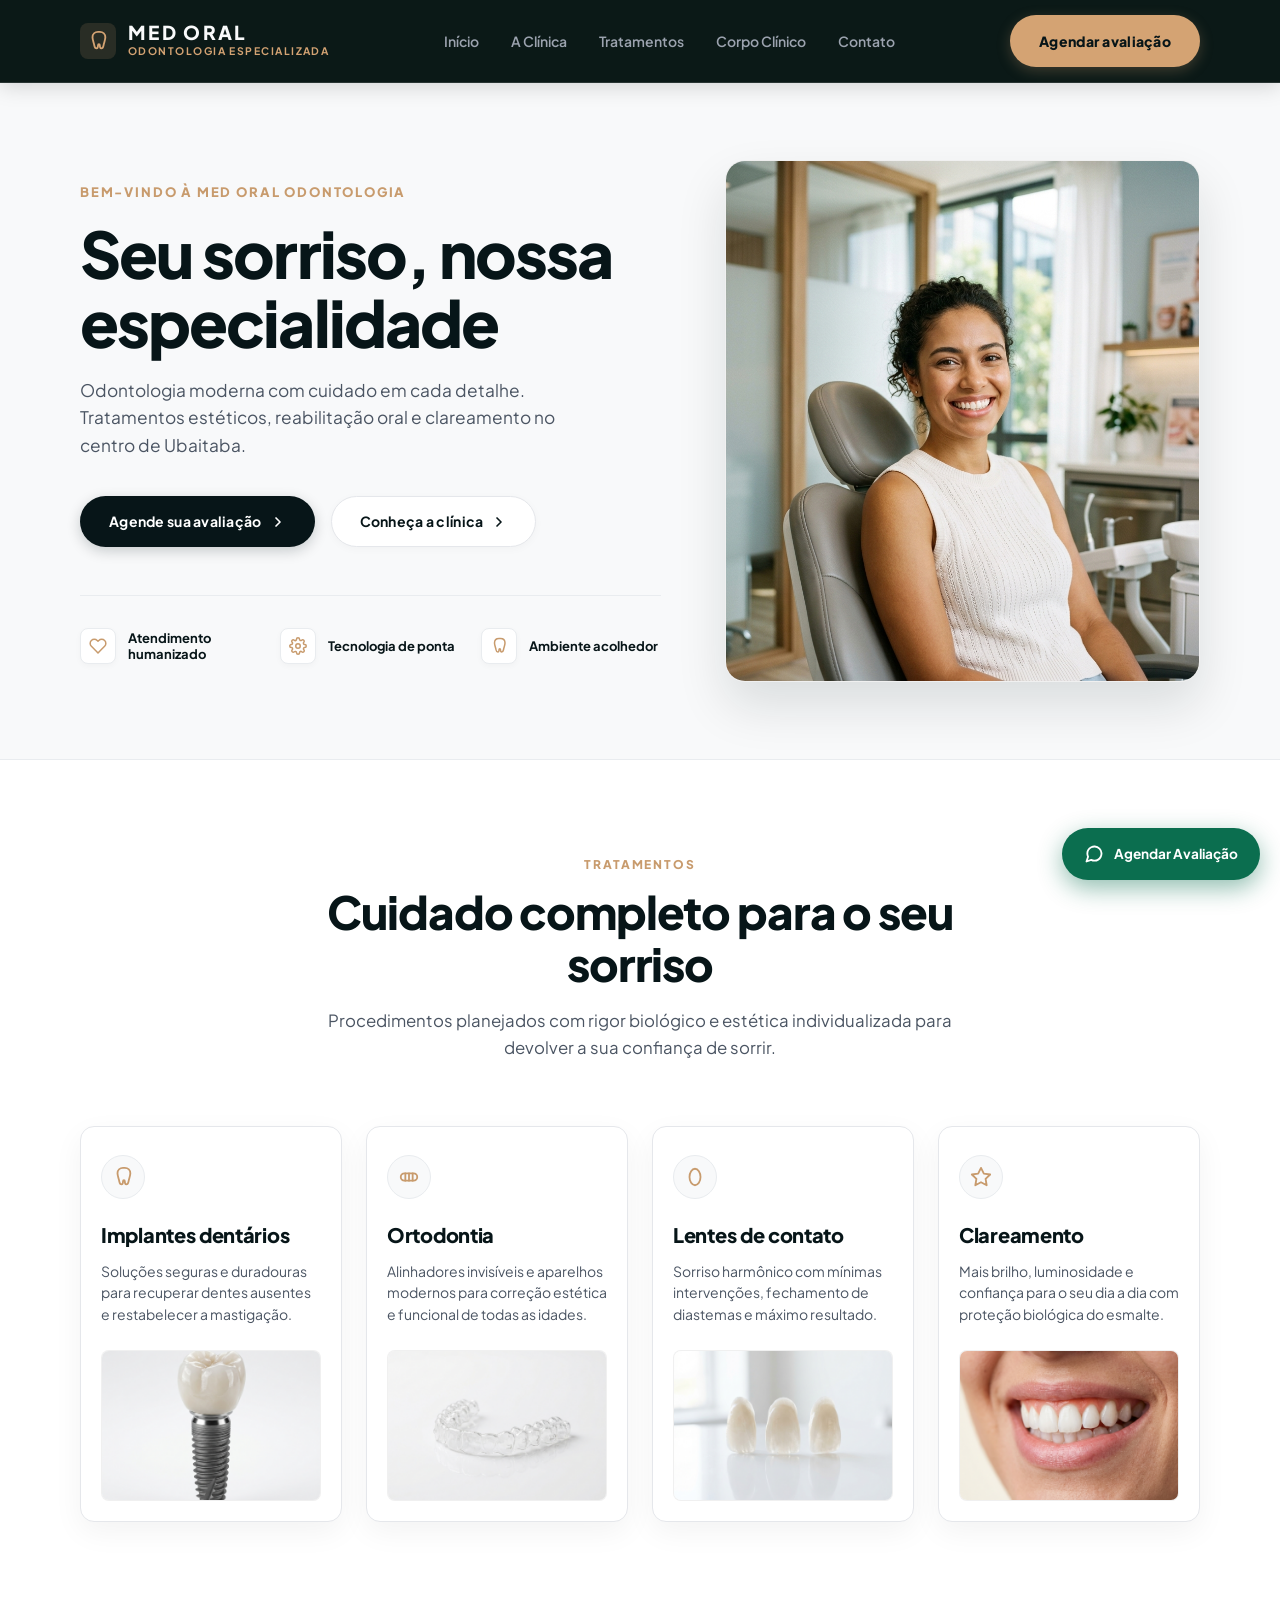
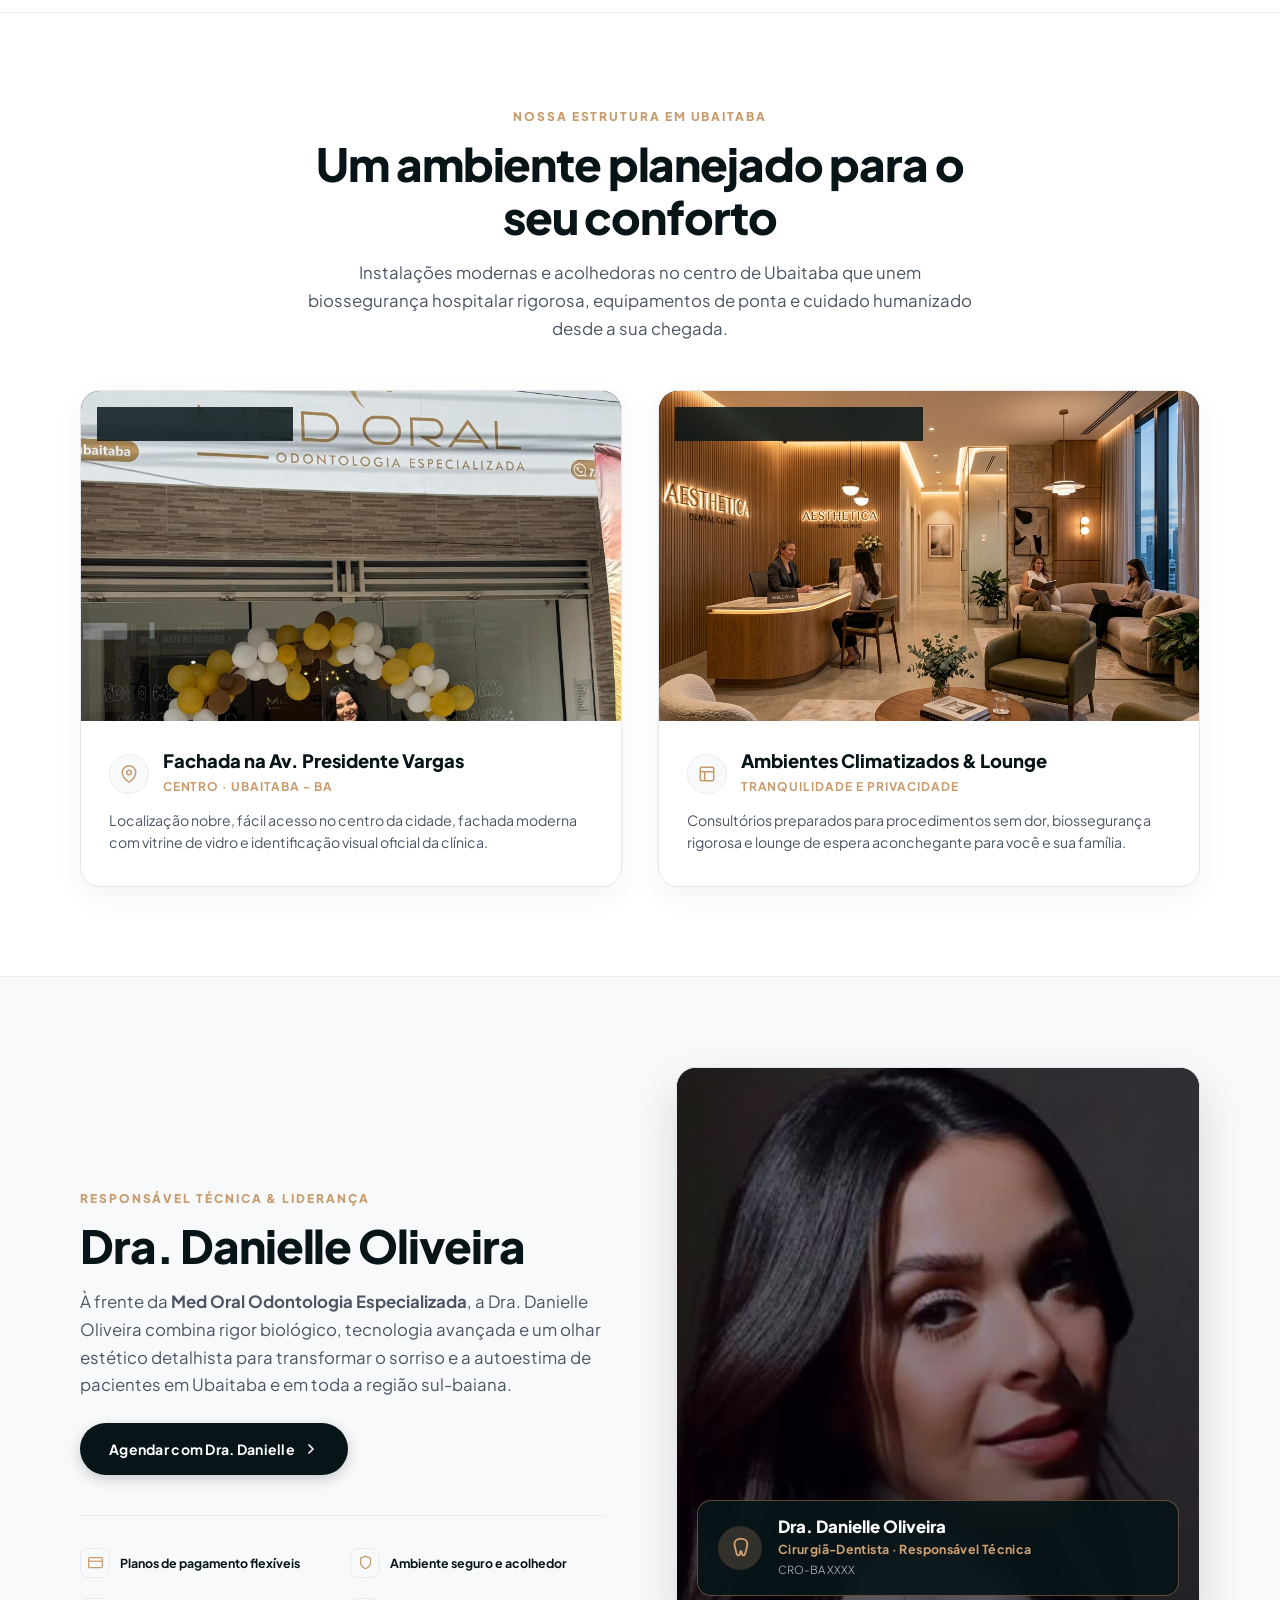
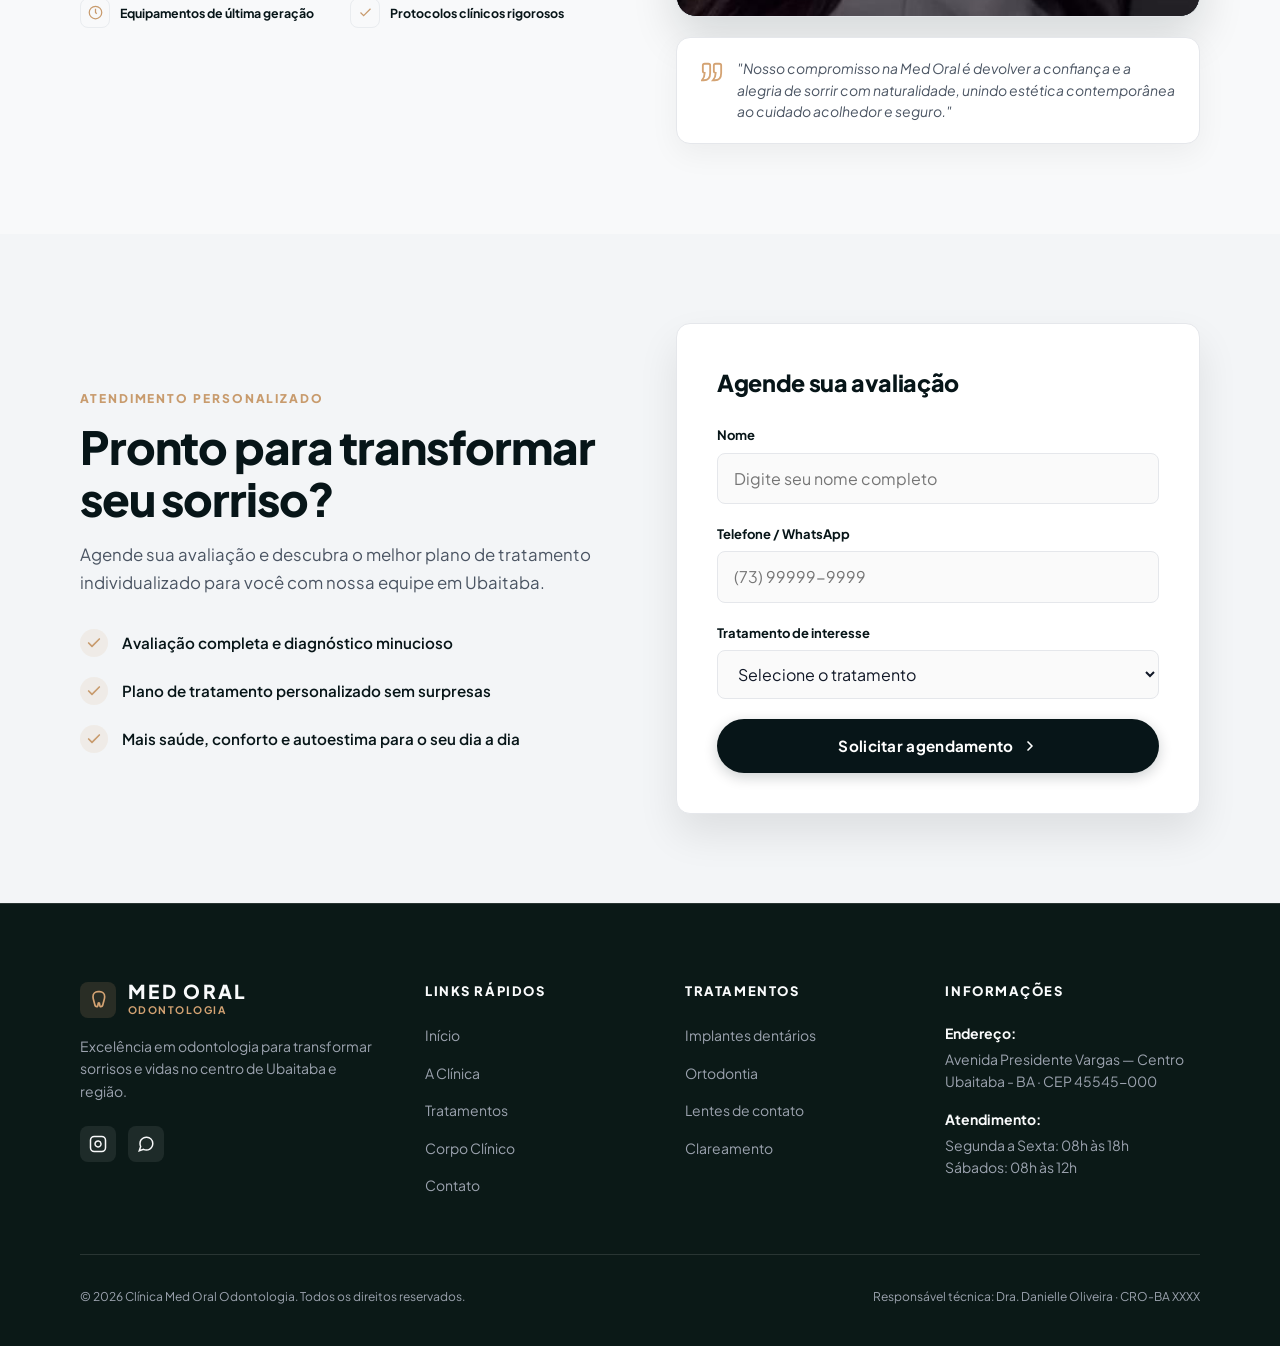
==== commit d7c63079: "otimização mobile: layout responsivo, menu drawer e performance" ====
--- a/index.html
+++ b/index.html
@@ -50,12 +50,76 @@
         <a href="#contato" class="nav-link">Contato</a>
       </nav>
 
-      <div>
-        <a href="#contato" class="btn-lumina btn-lumina--gold" data-whatsapp-cta data-message="Olá! Gostaria de agendar uma avaliação na Med Oral em Ubaitaba.">
-          <span>Agendar avaliação</span>
+      <div class="header-actions">
+        <a href="#contato" class="btn-lumina btn-lumina--gold header-cta-btn" data-whatsapp-cta data-message="Olá! Gostaria de agendar uma avaliação na Med Oral em Ubaitaba.">
+          <span class="btn-text-full">Agendar avaliação</span>
+          <span class="btn-text-short">Agendar</span>
         </a>
+        <button class="mobile-menu-btn" id="mobile-menu-toggle" aria-label="Abrir menu de navegação" aria-expanded="false" aria-controls="mobile-nav-drawer">
+          <span class="hamburger-line"></span>
+          <span class="hamburger-line"></span>
+          <span class="hamburger-line"></span>
+        </button>
       </div>
     </div>
+
+    <!-- PAINEL MENU MOBILE (DRAWER) -->
+    <div class="mobile-nav-drawer" id="mobile-nav-drawer" aria-hidden="true">
+      <div class="mobile-nav-top">
+        <div class="brand-link">
+          <div class="brand-icon-box">
+            <svg width="20" height="20" viewBox="0 0 24 24" fill="none" stroke="currentColor" stroke-width="2" stroke-linecap="round" stroke-linejoin="round" aria-hidden="true">
+              <path d="M12 2C8.5 2 6 4.5 6 8c0 3 1.5 6 2 9 .4 2.2 1.5 3 2.5 3s1.5-1.2 1.5-3c0-1.5.5-1.5 1-1.5s1 0 1 1.5c0 1.8.5 3 1.5 3s2.1-.8 2.5-3c.5-3 2-6 2-9 0-3.5-2.5-6-6-6z"/>
+            </svg>
+          </div>
+          <div class="brand-text">
+            <span class="brand-title">Med Oral</span>
+            <span class="brand-sub">Ubaitaba (BA)</span>
+          </div>
+        </div>
+        <button class="mobile-nav-close" id="mobile-menu-close" aria-label="Fechar menu de navegação">
+          <svg width="24" height="24" viewBox="0 0 24 24" fill="none" stroke="currentColor" stroke-width="2.5" stroke-linecap="round" stroke-linejoin="round" aria-hidden="true">
+            <line x1="18" y1="6" x2="6" y2="18"></line>
+            <line x1="6" y1="6" x2="18" y2="18"></line>
+          </svg>
+        </button>
+      </div>
+
+      <nav class="mobile-nav-links" aria-label="Navegação Mobile">
+        <a href="#inicio" class="mobile-nav-item">
+          <span>Início</span>
+          <svg width="18" height="18" viewBox="0 0 24 24" fill="none" stroke="currentColor" stroke-width="2.5" aria-hidden="true"><polyline points="9 18 15 12 9 6"></polyline></svg>
+        </a>
+        <a href="#clinica" class="mobile-nav-item">
+          <span>A Clínica</span>
+          <svg width="18" height="18" viewBox="0 0 24 24" fill="none" stroke="currentColor" stroke-width="2.5" aria-hidden="true"><polyline points="9 18 15 12 9 6"></polyline></svg>
+        </a>
+        <a href="#tratamentos" class="mobile-nav-item">
+          <span>Tratamentos</span>
+          <svg width="18" height="18" viewBox="0 0 24 24" fill="none" stroke="currentColor" stroke-width="2.5" aria-hidden="true"><polyline points="9 18 15 12 9 6"></polyline></svg>
+        </a>
+        <a href="#especialistas" class="mobile-nav-item">
+          <span>Corpo Clínico</span>
+          <svg width="18" height="18" viewBox="0 0 24 24" fill="none" stroke="currentColor" stroke-width="2.5" aria-hidden="true"><polyline points="9 18 15 12 9 6"></polyline></svg>
+        </a>
+        <a href="#contato" class="mobile-nav-item">
+          <span>Contato & Agendamento</span>
+          <svg width="18" height="18" viewBox="0 0 24 24" fill="none" stroke="currentColor" stroke-width="2.5" aria-hidden="true"><polyline points="9 18 15 12 9 6"></polyline></svg>
+        </a>
+      </nav>
+
+      <div class="mobile-nav-bottom">
+        <a href="#contato" class="btn-lumina btn-lumina--gold btn-lumina--full mobile-nav-cta" data-whatsapp-cta data-message="Olá! Gostaria de agendar uma avaliação na Med Oral em Ubaitaba.">
+          <span>Agendar via WhatsApp</span>
+          <svg width="18" height="18" viewBox="0 0 24 24" fill="none" stroke="currentColor" stroke-width="2" aria-hidden="true"><path d="M21 11.5a8.38 8.38 0 0 1-.9 3.8 8.5 8.5 0 0 1-7.6 4.7 8.38 8.38 0 0 1-3.8-.9L3 21l1.9-5.7a8.38 8.38 0 0 1-.9-3.8 8.5 8.5 0 0 1 4.7-7.6 8.38 8.38 0 0 1 3.8-.9h.5a8.48 8.48 0 0 1 8 8v.5z"/></svg>
+        </a>
+        <div class="mobile-nav-meta">
+          <p>📍 Av. Presidente Vargas — Centro, Ubaitaba (BA)</p>
+          <p>📞 (73) 98109-6738</p>
+        </div>
+      </div>
+    </div>
+    <div class="mobile-nav-backdrop" id="mobile-nav-backdrop" aria-hidden="true"></div>
   </header>
 
   <main id="conteudo-principal">
@@ -127,14 +191,18 @@
         <!-- Coluna da Direita: Foto da Paciente Sorrindo (Idêntica à Referência) -->
         <div class="hero-media">
           <div class="hero-photo-wrapper">
-            <img 
-              src="hero_patient.jpg" 
-              alt="Paciente da Med Oral sorrindo com dentes brancos e saudáveis em consultório odontológico moderno" 
-              class="hero-photo-img"
-              width="600"
-              height="660"
-              loading="eager"
-            >
+            <picture>
+              <source media="(max-width: 768px)" srcset="hero_patient-mobile.jpg">
+              <img 
+                src="hero_patient.jpg" 
+                alt="Paciente da Med Oral sorrindo com dentes brancos e saudáveis em consultório odontológico moderno" 
+                class="hero-photo-img"
+                width="600"
+                height="660"
+                loading="eager"
+                fetchpriority="high"
+              >
+            </picture>
           </div>
         </div>
 
@@ -167,7 +235,10 @@
               <p class="treatment-desc">Soluções seguras e duradouras para recuperar dentes ausentes e restabelecer a mastigação.</p>
             </div>
             <div class="treatment-image-box">
-              <img src="treatment_implant.jpg" alt="Implante dentário em titânio e coroa cerâmica estética" loading="lazy">
+              <picture>
+                <source media="(max-width: 768px)" srcset="treatment_implant-mobile.jpg">
+                <img src="treatment_implant.jpg" alt="Implante dentário em titânio e coroa cerâmica estética" loading="lazy" width="480" height="330">
+              </picture>
             </div>
           </article>
 
@@ -186,7 +257,10 @@
               <p class="treatment-desc">Alinhadores invisíveis e aparelhos modernos para correção estética e funcional de todas as idades.</p>
             </div>
             <div class="treatment-image-box">
-              <img src="treatment_aligner.jpg" alt="Alinhador ortodôntico transparente estético" loading="lazy">
+              <picture>
+                <source media="(max-width: 768px)" srcset="treatment_aligner-mobile.jpg">
+                <img src="treatment_aligner.jpg" alt="Alinhador ortodôntico transparente estético" loading="lazy" width="480" height="330">
+              </picture>
             </div>
           </article>
 
@@ -202,7 +276,10 @@
               <p class="treatment-desc">Sorriso harmônico com mínimas intervenções, fechamento de diastemas e máximo resultado.</p>
             </div>
             <div class="treatment-image-box">
-              <img src="treatment_veneers.jpg" alt="Lentes de contato e facetas dentais ultrafinas de porcelana" loading="lazy">
+              <picture>
+                <source media="(max-width: 768px)" srcset="treatment_veneers-mobile.jpg">
+                <img src="treatment_veneers.jpg" alt="Lentes de contato e facetas dentais ultrafinas de porcelana" loading="lazy" width="480" height="330">
+              </picture>
             </div>
           </article>
 
@@ -218,7 +295,10 @@
               <p class="treatment-desc">Mais brilho, luminosidade e confiança para o seu dia a dia com proteção biológica do esmalte.</p>
             </div>
             <div class="treatment-image-box">
-              <img src="treatment_whitening.jpg" alt="Close de lábios e sorriso iluminado pós-clareamento dental" loading="lazy">
+              <picture>
+                <source media="(max-width: 768px)" srcset="treatment_whitening-mobile.jpg">
+                <img src="treatment_whitening.jpg" alt="Close de lábios e sorriso iluminado pós-clareamento dental" loading="lazy" width="480" height="330">
+              </picture>
             </div>
           </article>
 
@@ -243,7 +323,10 @@
           <!-- Card 1: Fachada Real Med Oral -->
           <article class="clinic-card">
             <div class="clinic-card-media">
-              <img src="fachada-med-oral.jpg" alt="Fachada oficial da clínica Med Oral Odontologia Especializada em Ubaitaba" class="fachada-img" loading="lazy">
+              <picture>
+                <source media="(max-width: 768px)" srcset="fachada-med-oral-mobile.jpg">
+                <img src="fachada-med-oral.jpg" alt="Fachada oficial da clínica Med Oral Odontologia Especializada em Ubaitaba" class="fachada-img" loading="lazy" width="600" height="713">
+              </picture>
               <span class="clinic-badge">Sede Oficial Ubaitaba</span>
             </div>
             <div class="clinic-card-content">
@@ -265,7 +348,10 @@
           <!-- Card 2: Recepção e Consultórios Climatizados -->
           <article class="clinic-card">
             <div class="clinic-card-media">
-              <img src="clinic_lounge.jpg" alt="Recepção e sala de espera aconchegante da Med Oral Odontologia" class="lounge-img" loading="lazy">
+              <picture>
+                <source media="(max-width: 768px)" srcset="clinic_lounge-mobile.jpg">
+                <img src="clinic_lounge.jpg" alt="Recepção e sala de espera aconchegante da Med Oral Odontologia" class="lounge-img" loading="lazy" width="640" height="420">
+              </picture>
               <span class="clinic-badge">Conforto & Biossegurança</span>
             </div>
             <div class="clinic-card-content">
@@ -293,7 +379,7 @@
       <div class="container specialists-grid">
         
         <!-- Coluna da Esquerda: Textos + Cards de Métricas + Diferenciais -->
-        <div>
+        <div class="specialists-col-text">
           <span class="section-tag">Responsável Técnica & Liderança</span>
           
           <h2 class="section-title">
@@ -348,7 +434,7 @@
         </div>
 
         <!-- Coluna da Direita: Foto da Dra. Danielle Oliveira com Badge Flutuante e Citação -->
-        <div>
+        <div class="specialists-col-photo">
           <div class="specialist-card-container">
             <div class="specialist-photo-frame">
               <img 
@@ -356,6 +442,8 @@
                 alt="Dra. Danielle Oliveira, Cirurgiã-Dentista e Responsável Técnica da Med Oral Odontologia Especializada em Ubaitaba" 
                 class="specialist-portrait-img"
                 loading="lazy"
+                width="576"
+                height="560"
               >
               <div class="specialist-floating-badge">
                 <div class="specialist-floating-avatar" aria-hidden="true">
@@ -440,7 +528,7 @@
 
               <div class="form-group">
                 <label for="form-phone" class="form-label">Telefone / WhatsApp</label>
-                <input type="tel" id="form-phone" class="form-input" placeholder="(73) 99999-9999" required>
+                <input type="tel" id="form-phone" class="form-input" placeholder="(73) 99999-9999" inputmode="tel" autocomplete="tel" required>
               </div>
 
               <div class="form-group">
--- a/styles.css
+++ b/styles.css
@@ -67,6 +67,7 @@
   color: var(--text-primary);
   background-color: var(--color-bg-page);
   -webkit-text-size-adjust: 100%;
+  overflow-x: hidden;
 }
 
 body {
@@ -79,6 +80,11 @@
   -webkit-font-smoothing: antialiased;
 }
 
+/* Compensação de altura do header fixo para âncoras */
+[id] {
+  scroll-margin-top: 76px;
+}
+
 a {
   color: inherit;
   text-decoration: none;
@@ -105,8 +111,8 @@
   max-width: var(--container-max);
   margin-left: auto;
   margin-right: auto;
-  padding-left: clamp(1.25rem, 4vw, 2.5rem);
-  padding-right: clamp(1.25rem, 4vw, 2.5rem);
+  padding-left: clamp(1rem, 3.5vw, 2.5rem);
+  padding-right: clamp(1rem, 3.5vw, 2.5rem);
 }
 
 .section-padding {
@@ -228,6 +234,7 @@
   background-color: var(--color-primary-navy);
   border-bottom: 1px solid var(--color-border-dark);
   box-shadow: var(--shadow-header);
+  transition: height var(--transition-smooth);
 }
 
 .header-inner {
@@ -241,6 +248,7 @@
   display: flex;
   align-items: center;
   gap: 0.75rem;
+  flex-shrink: 0;
 }
 
 .brand-icon-box {
@@ -252,6 +260,7 @@
   align-items: center;
   justify-content: center;
   color: var(--color-accent-gold);
+  flex-shrink: 0;
 }
 
 .brand-text {
@@ -280,7 +289,165 @@
   display: none;
 }
 
-@media (min-width: 960px) {
+.header-actions {
+  display: flex;
+  align-items: center;
+  gap: 0.75rem;
+  flex-shrink: 0;
+}
+
+/* Menu Hambúrguer (Mobile) */
+.mobile-menu-btn {
+  display: none;
+  width: 44px;
+  height: 44px;
+  min-width: 44px;
+  min-height: 44px;
+  background: transparent;
+  border: 1px solid rgba(255, 255, 255, 0.12);
+  border-radius: var(--radius-sm);
+  cursor: pointer;
+  padding: 10px 9px;
+  flex-direction: column;
+  justify-content: space-around;
+  align-items: center;
+  transition: all var(--transition-smooth);
+}
+
+.mobile-menu-btn:hover, .mobile-menu-btn:active {
+  background-color: rgba(255, 255, 255, 0.08);
+  border-color: var(--color-accent-gold);
+}
+
+.hamburger-line {
+  width: 22px;
+  height: 2px;
+  background-color: var(--color-accent-gold);
+  border-radius: 2px;
+  transition: all var(--transition-smooth);
+}
+
+/* Painel Menu Mobile Drawer */
+.mobile-nav-drawer {
+  position: fixed;
+  top: 0;
+  right: 0;
+  bottom: 0;
+  width: min(86vw, 360px);
+  background-color: var(--color-primary-navy);
+  z-index: 1050;
+  display: flex;
+  flex-direction: column;
+  padding: 1.5rem 1.25rem;
+  box-shadow: -12px 0 40px rgba(0, 0, 0, 0.5);
+  transform: translateX(105%);
+  transition: transform 0.35s cubic-bezier(0.16, 1, 0.3, 1);
+  overflow-y: auto;
+  -webkit-overflow-scrolling: touch;
+}
+
+.mobile-nav-drawer.is-open {
+  transform: translateX(0);
+}
+
+.mobile-nav-backdrop {
+  position: fixed;
+  inset: 0;
+  background-color: rgba(7, 21, 24, 0.75);
+  backdrop-filter: blur(4px);
+  -webkit-backdrop-filter: blur(4px);
+  z-index: 1040;
+  opacity: 0;
+  pointer-events: none;
+  transition: opacity 0.3s ease;
+}
+
+.mobile-nav-backdrop.is-open {
+  opacity: 1;
+  pointer-events: auto;
+}
+
+.mobile-nav-top {
+  display: flex;
+  align-items: center;
+  justify-content: space-between;
+  padding-bottom: 1.25rem;
+  border-bottom: 1px solid rgba(255, 255, 255, 0.1);
+}
+
+.mobile-nav-close {
+  width: 44px;
+  height: 44px;
+  min-width: 44px;
+  min-height: 44px;
+  display: flex;
+  align-items: center;
+  justify-content: center;
+  background: transparent;
+  border: 1px solid rgba(255, 255, 255, 0.1);
+  color: var(--text-on-dark);
+  border-radius: var(--radius-sm);
+  cursor: pointer;
+  transition: all var(--transition-smooth);
+}
+
+.mobile-nav-close:hover {
+  background-color: rgba(255, 255, 255, 0.1);
+  color: var(--color-accent-gold);
+}
+
+.mobile-nav-links {
+  display: flex;
+  flex-direction: column;
+  gap: 0.65rem;
+  margin: 1.75rem 0 auto 0;
+}
+
+.mobile-nav-item {
+  display: flex;
+  align-items: center;
+  justify-content: space-between;
+  min-height: 52px;
+  padding: 0.9rem 1.15rem;
+  border-radius: var(--radius-sm);
+  font-size: 1.125rem;
+  font-weight: 700;
+  color: var(--text-on-dark);
+  border: 1px solid rgba(255, 255, 255, 0.06);
+  background-color: rgba(255, 255, 255, 0.03);
+  transition: all var(--transition-smooth);
+}
+
+.mobile-nav-item:active, .mobile-nav-item:hover {
+  background-color: rgba(212, 163, 115, 0.15);
+  color: var(--color-accent-gold);
+  border-color: rgba(212, 163, 115, 0.35);
+  transform: translateX(3px);
+}
+
+.mobile-nav-bottom {
+  padding-top: 1.5rem;
+  border-top: 1px solid rgba(255, 255, 255, 0.1);
+  display: flex;
+  flex-direction: column;
+  gap: 1.25rem;
+}
+
+.mobile-nav-cta {
+  min-height: 48px;
+}
+
+.mobile-nav-meta {
+  font-size: 0.775rem;
+  color: var(--text-on-dark-muted);
+  line-height: 1.55;
+  display: flex;
+  flex-direction: column;
+  gap: 0.35rem;
+}
+
+/* Respeito à navegação Desktop */
+@media (min-width: 1024px) {
   .header-nav {
     display: flex;
     align-items: center;
@@ -296,6 +463,62 @@
 
   .nav-link:hover {
     color: var(--text-on-dark);
+  }
+
+  .btn-text-full {
+    display: inline;
+  }
+
+  .btn-text-short {
+    display: none;
+  }
+
+  .mobile-menu-btn,
+  .mobile-nav-drawer,
+  .mobile-nav-backdrop {
+    display: none !important;
+  }
+}
+
+/* Header em Mobile e Tablet (< 1024px) */
+@media (max-width: 1023px) {
+  .site-header {
+    position: fixed;
+    top: 0;
+    left: 0;
+    right: 0;
+    z-index: 1000;
+    height: 64px;
+  }
+
+  .header-inner {
+    height: 64px;
+  }
+
+  body {
+    padding-top: 64px;
+  }
+
+  .header-nav {
+    display: none !important;
+  }
+
+  .mobile-menu-btn {
+    display: flex;
+  }
+
+  .btn-text-full {
+    display: none;
+  }
+
+  .btn-text-short {
+    display: inline;
+  }
+
+  .header-cta-btn {
+    padding: 0.55rem 0.95rem;
+    font-size: 0.8125rem;
+    min-height: 42px;
   }
 }
 
@@ -1043,36 +1266,418 @@
   }
 }
 
-/* 12. FLOATING WHATSAPP BUTTON */
+/* ==========================================================================
+   12. OTIMIZAÇÕES MOBILE-FIRST (< 1024PX) & BOTÃO FLUTUANTE
+   Testadas e calibradas para 360px, 390px, 430px e tablet 768px
+   ========================================================================== */
+
+/* Seções e Espaçamentos Verticais no Mobile */
+@media (max-width: 767px) {
+  .section-padding {
+    padding-top: 3rem;
+    padding-bottom: 3rem;
+  }
+
+  .container {
+    padding-left: 1.15rem;
+    padding-right: 1.15rem;
+  }
+
+  .section-header-center {
+    margin-bottom: 2rem;
+  }
+
+  .section-title {
+    font-size: clamp(1.85rem, 6.2vw, 2.25rem);
+    line-height: 1.18;
+    letter-spacing: -0.02em;
+  }
+
+  .section-desc {
+    font-size: 0.95rem;
+    line-height: 1.55;
+    margin-top: 0.75rem;
+  }
+}
+
+/* Hero Section no Mobile & Tablet (< 992px) */
+@media (max-width: 991px) {
+  .hero-section {
+    padding-top: 2rem;
+    padding-bottom: 2.75rem;
+  }
+
+  .hero-grid {
+    grid-template-columns: 1fr;
+    gap: 2rem;
+  }
+
+  .hero-content {
+    order: 1;
+  }
+
+  .hero-media {
+    order: 2;
+    width: 100%;
+    margin-top: 0.5rem;
+  }
+
+  .hero-headline {
+    font-size: clamp(2rem, 7.8vw, 2.45rem);
+    line-height: 1.14;
+    letter-spacing: -0.025em;
+    margin-bottom: 1rem;
+    text-wrap: balance;
+  }
+
+  .hero-subtitle {
+    font-size: 0.985rem;
+    line-height: 1.6;
+    margin-bottom: 1.5rem;
+    max-width: 100%;
+  }
+
+  /* Botões do Hero: largura total, empilhados, altura mín 48px */
+  .hero-actions {
+    display: flex;
+    flex-direction: column;
+    width: 100%;
+    gap: 0.75rem;
+    margin-bottom: 2rem;
+  }
+
+  .hero-actions .btn-lumina {
+    width: 100%;
+    min-height: 48px;
+    justify-content: center;
+    font-size: 0.925rem;
+    padding: 0.85rem 1.25rem;
+  }
+
+  /* Barra de confiança: empilhada no mobile sem corte de texto */
+  .hero-trust-bar {
+    grid-template-columns: 1fr;
+    gap: 0.85rem;
+    padding-top: 1.5rem;
+    border-top: 1px solid var(--color-border-light);
+  }
+
+  .hero-trust-item {
+    gap: 0.85rem;
+  }
+
+  .hero-trust-text {
+    font-size: 0.875rem;
+  }
+
+  /* Foto do Hero com altura máxima de ~55vh e enquadramento do rosto */
+  .hero-photo-wrapper {
+    max-height: 55vh;
+    border-radius: var(--radius-lg);
+    box-shadow: 0 16px 35px rgba(7, 21, 24, 0.1);
+  }
+
+  .hero-photo-img {
+    width: 100%;
+    max-height: 55vh;
+    height: clamp(270px, 50vh, 380px);
+    aspect-ratio: auto;
+    object-fit: cover;
+    object-position: center 20%;
+  }
+}
+
+/* Seção Tratamentos no Mobile */
+@media (max-width: 639px) {
+  .treatments-grid {
+    grid-template-columns: 1fr;
+    gap: 1.25rem;
+  }
+
+  .treatment-card {
+    padding: 1.5rem 1.25rem;
+    border-radius: var(--radius-md);
+  }
+
+  .treatment-title {
+    font-size: 1.2rem;
+  }
+
+  .treatment-desc {
+    font-size: 0.875rem;
+    margin-bottom: 1.25rem;
+  }
+
+  .treatment-image-box {
+    aspect-ratio: 16 / 10;
+    height: 180px;
+    width: 100%;
+  }
+
+  .treatment-image-box img {
+    height: 100%;
+    object-fit: cover;
+  }
+}
+
+/* Seção A Clínica no Mobile */
+@media (max-width: 839px) {
+  .clinic-dual-grid {
+    grid-template-columns: 1fr;
+    gap: 1.5rem;
+  }
+
+  .clinic-card-media {
+    height: clamp(210px, 52vw, 260px);
+  }
+
+  .clinic-card-content {
+    padding: 1.35rem 1.25rem 1.5rem 1.25rem;
+  }
+
+  .clinic-card-title {
+    font-size: 1.1rem;
+  }
+}
+
+/* Seção Especialistas no Mobile: Foto da Dra. ANTES do texto */
+@media (max-width: 991px) {
+  .specialists-grid {
+    display: flex;
+    flex-direction: column;
+    gap: 2rem;
+  }
+
+  .specialists-col-photo {
+    order: -1; /* Posiciona foto da Dra. Danielle antes do texto no mobile */
+    margin-bottom: 0.5rem;
+  }
+
+  .specialist-portrait-img {
+    height: clamp(280px, 50vh, 380px);
+    aspect-ratio: auto;
+    object-fit: cover;
+    object-position: center 12%;
+  }
+
+  .specialist-floating-badge {
+    padding: 0.75rem 0.95rem;
+    bottom: 0.85rem;
+    left: 0.85rem;
+    right: 0.85rem;
+    gap: 0.75rem;
+  }
+
+  .specialist-floating-avatar {
+    width: 38px;
+    height: 38px;
+  }
+
+  .specialist-floating-name {
+    font-size: 0.95rem;
+  }
+
+  .specialist-floating-role {
+    font-size: 0.7rem;
+  }
+
+  .specialists-badges-row {
+    grid-template-columns: 1fr;
+    gap: 0.85rem;
+    margin-top: 1.75rem;
+    padding-top: 1.5rem;
+  }
+}
+
+@media (min-width: 480px) and (max-width: 991px) {
+  .specialists-badges-row {
+    grid-template-columns: 1fr 1fr;
+  }
+}
+
+/* Formulário de Agendamento no Mobile */
+@media (max-width: 991px) {
+  .booking-grid {
+    grid-template-columns: 1fr;
+    gap: 2.25rem;
+  }
+
+  .booking-form-card {
+    padding: 1.5rem 1.25rem;
+  }
+
+  .booking-benefits-list {
+    margin-top: 1.5rem;
+    gap: 1rem;
+  }
+}
+
+.form-input, .form-select {
+  min-height: 48px;
+  font-size: 16px !important; /* Obrigatório para evitar zoom involuntário no iOS Safari */
+  padding: 0.75rem 1rem;
+  border-radius: var(--radius-sm);
+}
+
+.btn-lumina--full {
+  min-height: 50px;
+  font-size: 0.95rem;
+}
+
+/* Rodapé no Mobile */
+@media (max-width: 639px) {
+  .site-footer {
+    padding-top: 3rem;
+    padding-bottom: max(5.5rem, calc(env(safe-area-inset-bottom, 1rem) + 4.5rem));
+  }
+
+  .footer-main-grid {
+    grid-template-columns: 1fr;
+    gap: 2rem;
+    margin-bottom: 2rem;
+  }
+
+  .footer-social-icon {
+    width: 44px;
+    height: 44px;
+    min-width: 44px;
+    min-height: 44px;
+  }
+
+  .footer-nav-link {
+    display: inline-block;
+    padding: 0.35rem 0;
+    min-height: 38px;
+  }
+}
+
+/* Botão Flutuante do WhatsApp (Mínimo 52px Touch Target e Safe Area) */
 .floating-whatsapp {
   position: fixed;
-  bottom: 2rem;
-  right: 2rem;
-  z-index: 99;
+  bottom: max(1.25rem, env(safe-area-inset-bottom, 1.25rem));
+  right: 1.25rem;
+  left: auto;
+  z-index: 998;
   background-color: var(--color-whatsapp);
   color: #FFFFFF;
-  padding: 0.85rem 1.4rem;
+  padding: 0 1.35rem;
+  height: 52px;
+  min-height: 52px;
+  min-width: 52px;
   border-radius: var(--radius-full);
-  font-size: 0.8125rem;
+  font-size: 0.85rem;
   font-weight: 700;
   display: inline-flex;
   align-items: center;
+  justify-content: center;
   gap: 0.65rem;
-  box-shadow: 0 10px 25px rgba(11, 110, 79, 0.4);
+  box-shadow: 0 8px 24px rgba(11, 110, 79, 0.45);
   transition: transform var(--transition-smooth), background-color var(--transition-smooth);
 }
 
 .floating-whatsapp:hover {
   background-color: var(--color-whatsapp-hover);
-  transform: translateY(-3px);
-}
-
-@media (max-width: 640px) {
+  transform: translateY(-2px);
+}
+
+@media (max-width: 768px) {
   .floating-whatsapp {
-    left: 1rem;
+    bottom: max(1rem, env(safe-area-inset-bottom, 1rem));
     right: 1rem;
-    bottom: 1rem;
-    justify-content: center;
-    padding: 1rem;
-  }
-}
+    left: auto;
+  }
+}
+
+@media (max-width: 380px) {
+  .floating-whatsapp span {
+    display: none;
+  }
+  .floating-whatsapp {
+    width: 52px;
+    height: 52px;
+    min-width: 52px;
+    min-height: 52px;
+    padding: 0;
+    right: 1rem;
+    bottom: max(1rem, env(safe-area-inset-bottom, 1rem));
+  }
+}
+
+/* Ajustes de Header & Layout para Telas Médias e Pequenas (< 560px) */
+@media (max-width: 560px) {
+  .brand-sub {
+    display: none;
+  }
+
+  .brand-title {
+    font-size: 1.1rem;
+    letter-spacing: 0.08em;
+  }
+
+  .brand-icon-box {
+    width: 32px;
+    height: 32px;
+  }
+
+  .brand-link {
+    gap: 0.5rem;
+  }
+
+  .header-actions {
+    gap: 0.5rem;
+  }
+
+  .header-cta-btn {
+    padding: 0.45rem 0.8rem;
+    font-size: 0.8rem;
+    min-height: 40px;
+  }
+
+  .mobile-menu-btn {
+    width: 40px;
+    height: 40px;
+    min-width: 40px;
+    min-height: 40px;
+    padding: 8px 7px;
+  }
+}
+
+/* Ajustes Específicos para Telas Estreitas (360px - 380px) */
+@media (max-width: 380px) {
+  .container {
+    padding-left: 0.85rem;
+    padding-right: 0.85rem;
+  }
+
+  .brand-title {
+    font-size: 1rem;
+    letter-spacing: 0.05em;
+  }
+
+  .header-actions {
+    gap: 0.35rem;
+  }
+
+  .header-cta-btn {
+    padding: 0.4rem 0.65rem;
+    font-size: 0.75rem;
+    min-height: 38px;
+  }
+
+  .hero-headline {
+    font-size: 1.85rem;
+  }
+
+  .hero-actions .btn-lumina {
+    white-space: normal;
+    text-align: center;
+  }
+
+  .booking-form-card {
+    padding: 1.25rem 0.95rem;
+  }
+
+  .treatment-card {
+    padding: 1.25rem 0.95rem;
+  }
+}
